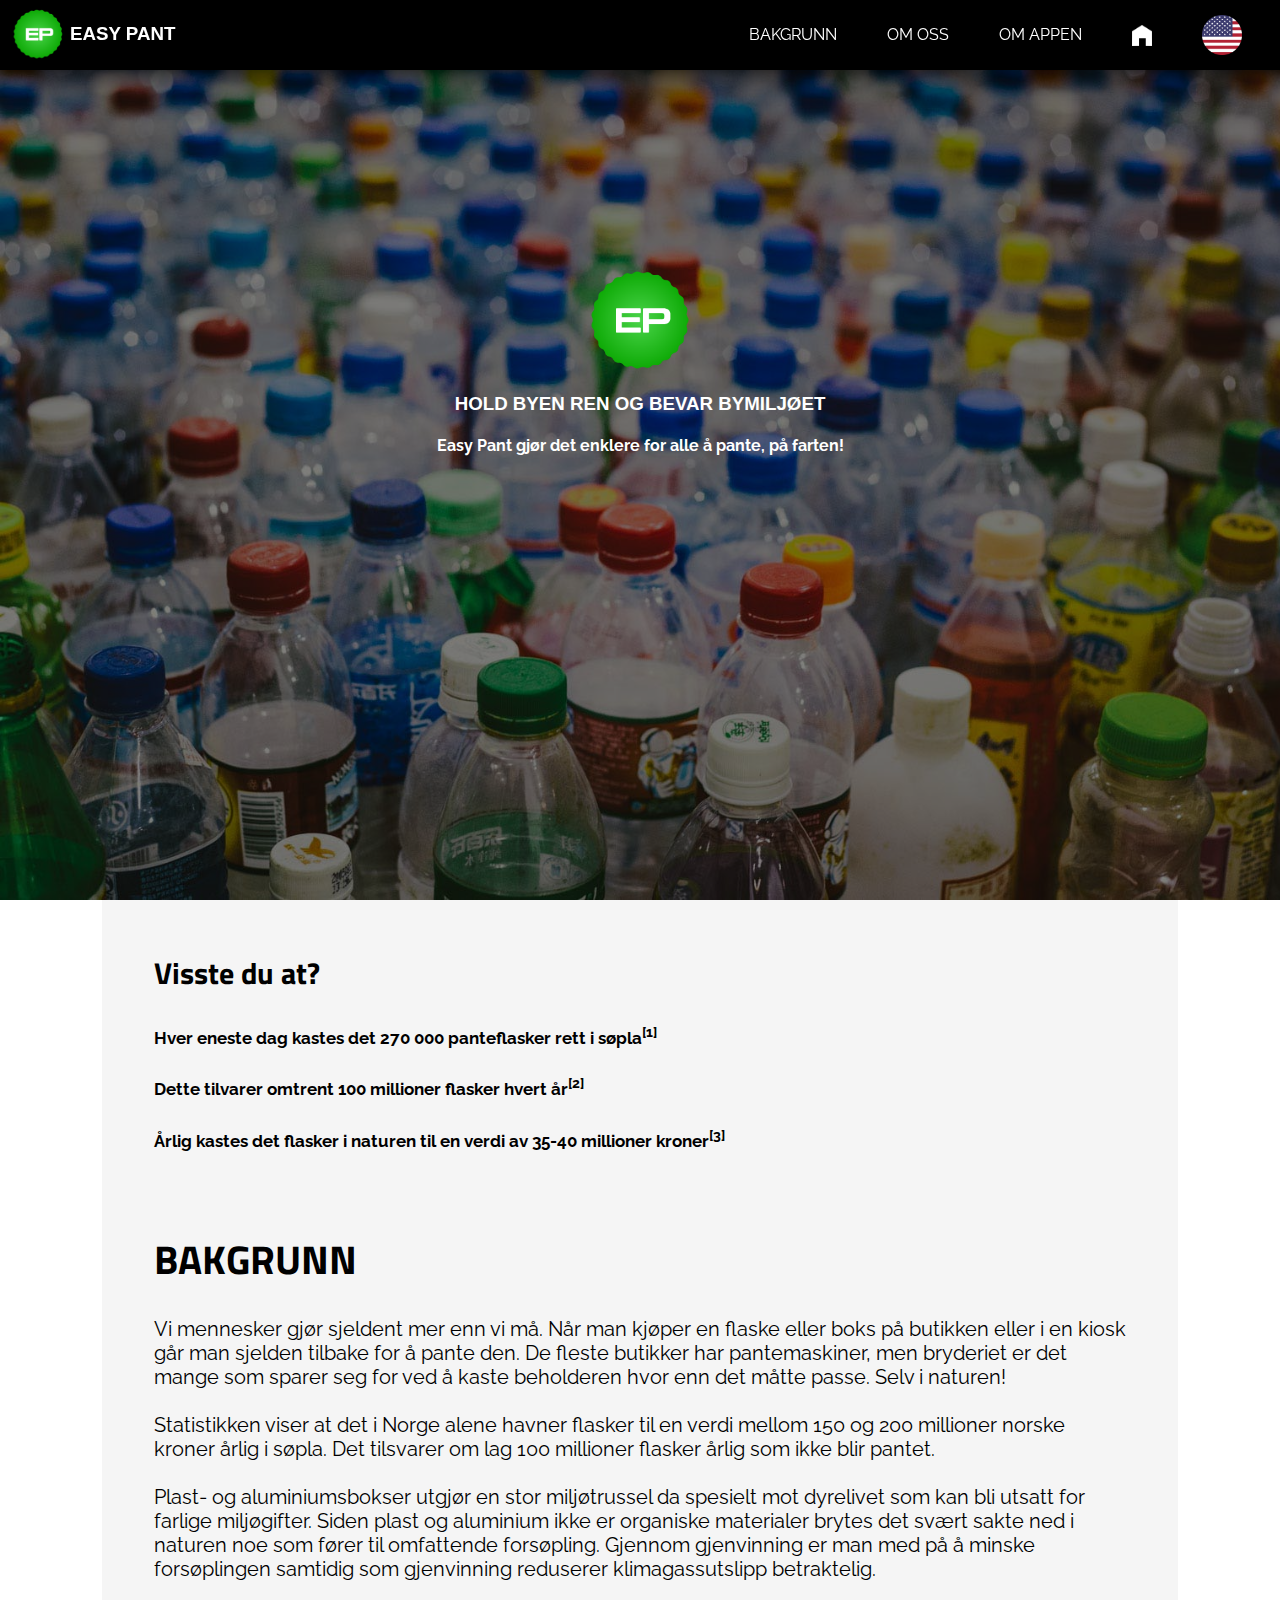
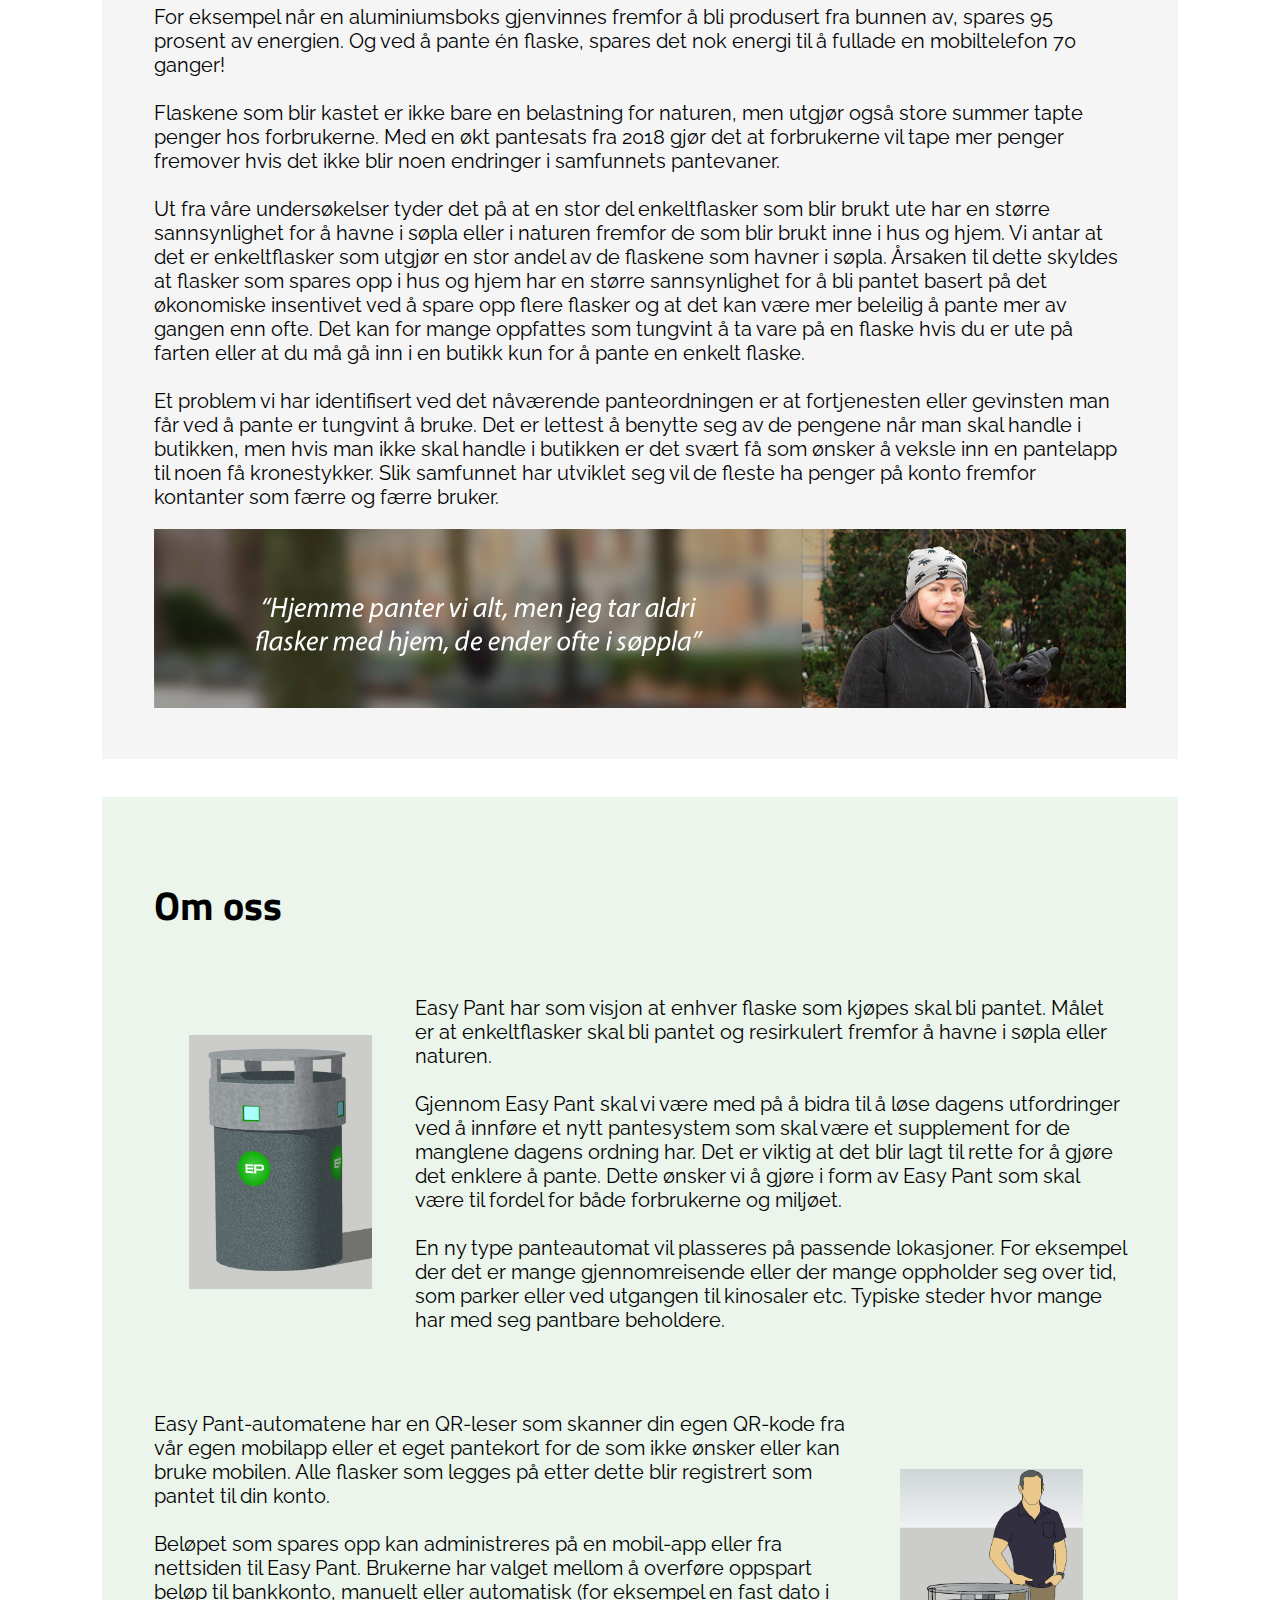
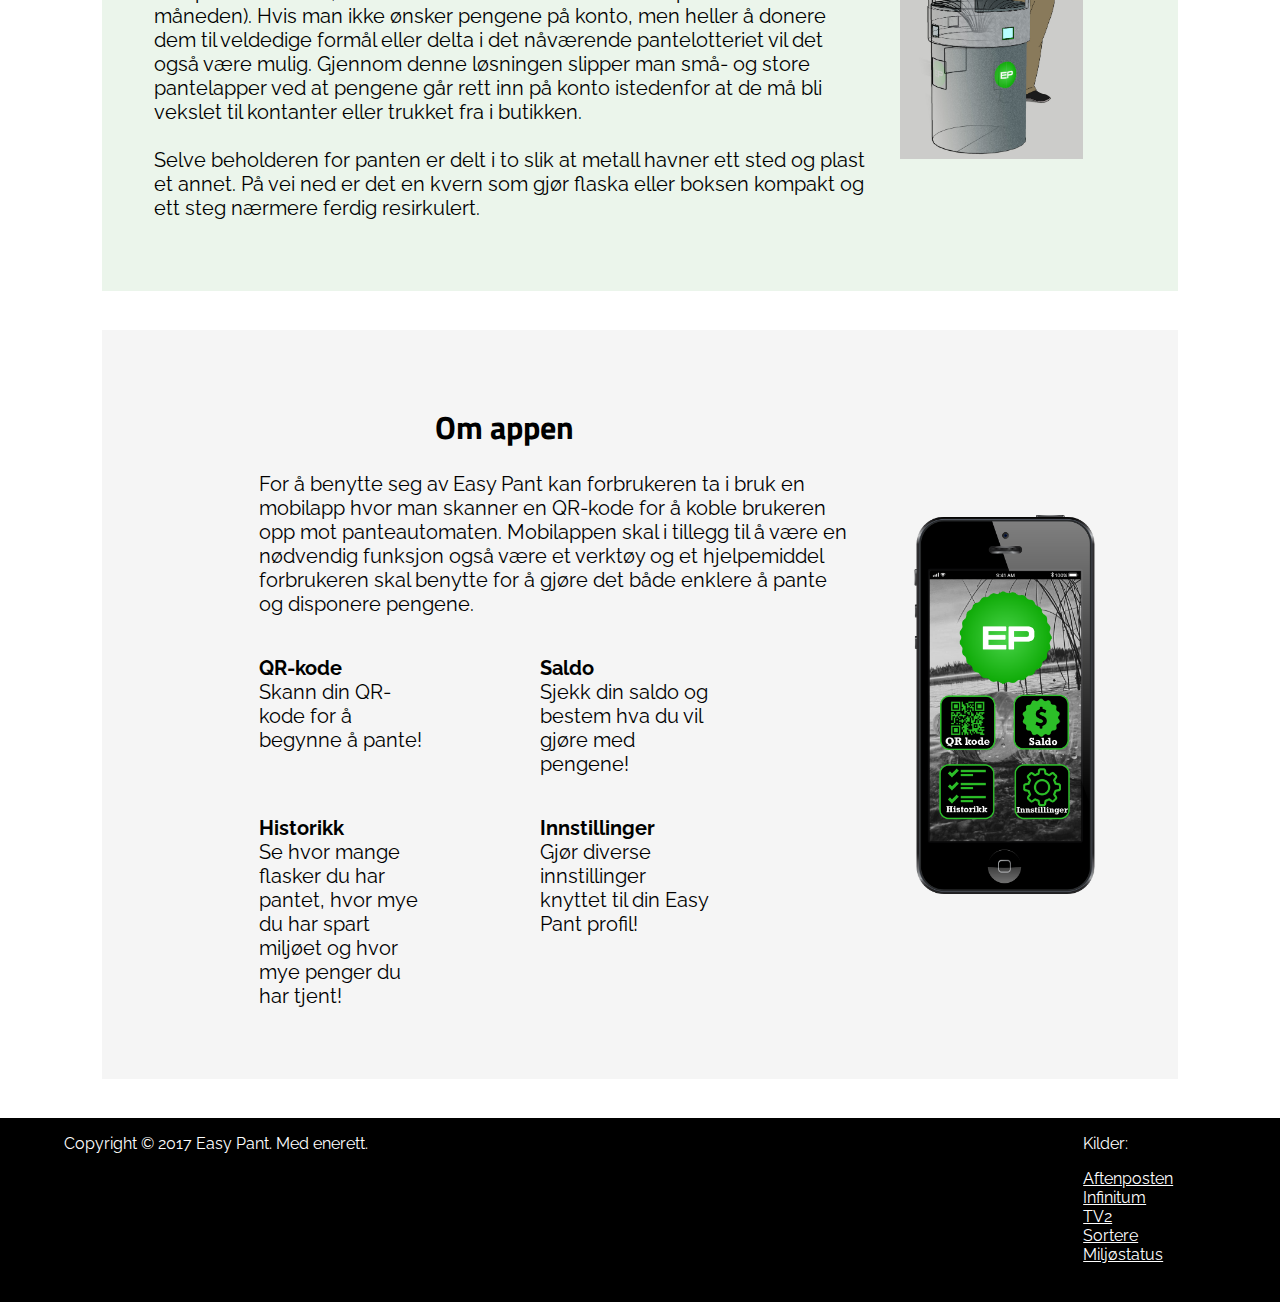
==== index.html @ 2c23fa5f "footer" ====
<!DOCTYPE html>
<html lang="no">
<head>
  <meta charset="utf-8">
  <meta name="description" content="Informasjonsside for flaskepantløsningen Easy Pant">
  <meta name="viewport" content="width=device-width, initial-scale=1, viewport-fit=cover">
  <link rel="stylesheet" href="style.css">
  <title>EASY PANT</title>
  <link rel="shortcut icon" href="media/favicon.ico" type="image/x-icon">
  <link rel="icon" href="media/favicon.ico" type="image/x-icon">
  <link href="https://fonts.googleapis.com/css?family=Raleway|Titillium+Web" rel="stylesheet">
</head>
<body>
  <!--MENY-->
  <nav>
    <div class="navlinks">
      <ul>
        <li>
          <a href="indexEng.html" tabindex="5"><img class="flagg" src="media/USA.png" alt="USAs flagg."></a>
        </li>
        <li>
          <a href="index.html" tabindex="4"><img style="width:20px;" src="media/home.png" alt="Hjem-knapp"></a>
        </li>
        <li>
          <a href="#applink" tabindex="3">OM APPEN</a>
        </li>
        <li>
          <a href="#omosslink" tabindex="2">OM OSS</a>
        </li>
        <li>
          <a href="#bakgrunnlink" tabindex="1">BAKGRUNN</a>
        </li>
      </ul>
    </div>
  </nav>


 <div class="dropdown">
  <div class="dropbtn">
    <div id="strek1"></div>
    <div id="strek2"></div>
    <div id="strek3"></div>
  </div>

  <div class="dropdown-content">
    <a href="index.html"><img style="width:30px;" src="media/home.png" alt=""></a>
    <a href="indexEng.html"> <img  style="width:35px;" src="media/USA.png" alt="">  </a>
    <a href="#applink">OM APPEN</a>
    <a href="#omosslink">OM OSS</a>
    <a href="#bakgrunnlink">BAKGRUNN</a>
  </div>
</div>


  <div class="logo">
    <a href="index.html" tabindex="-1">
      <img id="logobilde" src="media/EP.png" alt="Easy Pant logo">
      <h3>EASY PANT</h3>
    </a>
  </div>

  <div id="bildekarusell">
    <div class="bilde"></div>
    <div class="bilde"></div>
    <div class="bilde"></div>
    <div class="bilde"></div>
  </div>

  <div class="forside">
    <img style="width:100px;" src="media/EP.png" alt="Easy Pant logo">
    <h3>HOLD BYEN REN OG BEVAR BYMILJØET</h3>
    <h4>Easy Pant gjør det enklere for alle å pante, på farten!</h4>
  </div>

  <div id="bakgrunnlink"></div>


    <!-- Sources: https://www.vg.no/nyheter/innenriks/nordmenn-kaster-panteflasker-for-100-millioner-i-aaret/a/23494998/
      https://www.aftenposten.no/norge/i/3BmbM/Kastet-100-millioner-rett-i-sopla
      http://www.tv2.no/a/8527645/
      https://sortere.no/slankrestavfallet/husk-a-pante-ikke-kast-bort-energien/ -->

    <div class="bakgrunn">
		<h2>Visste du at?</h2>
        <h5>Hver eneste dag kastes det 270 000 panteflasker rett i søpla<sup><a href="https://www.aftenposten.no/norge/i/3BmbM/Kastet-100-millioner-rett-i-sopla" target="_blank">[1]</a></sup></h5>
        <h5>Dette tilvarer omtrent 100 millioner flasker hvert år<sup><a href="https://www.aftenposten.no/norge/i/3BmbM/Kastet-100-millioner-rett-i-sopla" target="_blank">[2]</a></sup></h5>
        <h5>Årlig kastes det flasker i naturen til en verdi av 35-40 millioner kroner<sup><a href="https://www.aftenposten.no/norge/i/3BmbM/Kastet-100-millioner-rett-i-sopla" target="_blank">[3]</a></sup></h5>
		<br>
        <h1>BAKGRUNN</h1>
			<p>
      Vi mennesker gjør sjeldent mer enn vi må. Når man kjøper en flaske eller boks på butikken eller i en kiosk går man sjelden tilbake for å pante den.
      De fleste butikker har pantemaskiner, men bryderiet er det mange som sparer seg for ved å kaste beholderen hvor enn det måtte passe.
      Selv i naturen!<br><br>

      Statistikken viser at det i Norge alene havner flasker til en verdi mellom 150 og 200 millioner norske kroner årlig i søpla.
      Det tilsvarer om lag 100 millioner flasker årlig som ikke blir pantet.<br><br>

      Plast- og aluminiumsbokser utgjør en stor miljøtrussel da spesielt mot dyrelivet som kan bli utsatt for farlige miljøgifter.
      Siden plast og aluminium ikke er organiske materialer brytes det svært sakte ned i naturen noe som fører til omfattende forsøpling.
      Gjennom gjenvinning er man med på å minske forsøplingen samtidig som gjenvinning reduserer klimagassutslipp betraktelig.<br><br>

      For eksempel når en aluminiumsboks gjenvinnes fremfor å bli produsert fra bunnen av, spares 95 prosent av energien.
      Og ved å pante én flaske, spares det nok energi til å fullade en mobiltelefon 70 ganger!<br><br>

      Flaskene som blir kastet er ikke bare en belastning for naturen, men utgjør også store summer tapte penger hos forbrukerne.
      Med en økt pantesats fra 2018 gjør det at forbrukerne vil tape mer penger fremover hvis det ikke blir noen endringer i samfunnets pantevaner.<br><br>

      Ut fra våre undersøkelser tyder det på at en stor del enkeltflasker som blir brukt ute har en større sannsynlighet for å havne i søpla eller i naturen fremfor de som blir brukt inne i hus og hjem.
      Vi antar at det er enkeltflasker som utgjør en stor andel av de flaskene som havner i søpla.
      Årsaken til dette skyldes at flasker som spares opp i hus og hjem har en større sannsynlighet for å bli pantet basert på det økonomiske insentivet
      ved å spare opp flere flasker og at det kan være mer beleilig å pante mer av gangen enn ofte.
      Det kan for mange oppfattes som tungvint å ta vare på en flaske hvis du er ute på farten eller at du må gå inn i en butikk kun for å pante en enkelt flaske.<br><br>

      Et problem vi har identifisert ved det nåværende panteordningen er at fortjenesten eller gevinsten man får ved å pante er tungvint å bruke.
      Det er lettest å benytte seg av de pengene når man skal handle i butikken, men hvis man ikke skal handle i butikken er det svært få
      som ønsker å veksle inn en pantelapp til noen få kronestykker.
      Slik samfunnet har utviklet seg vil de fleste ha penger på konto fremfor kontanter som færre og færre bruker.
			</p>
      <div id="sitatkarusell">
        <div class="sitatBilde"></div>
        <div class="sitatBilde"></div>
        <div class="sitatBilde"></div>
        <div class="sitatBilde"></div>
        <div class="sitatBilde"></div>
      </div>
    </div>



    <div id="omosslink"></div>
  <div class="omoss">
    <h1>Om oss</h1>
    <div class="omossInnhold">
      <div class="omossBilde"><img style="width:70%;" src="media/preview1.jpg" alt="En skissetegning av Easy Pant-automaten"></div>
      <div class="omossTekst"><p>
        Easy Pant har som visjon at enhver flaske som kjøpes skal bli pantet.
        Målet er at enkeltflasker skal bli pantet og resirkulert fremfor å havne i søpla eller naturen.<br><br>

        Gjennom Easy Pant skal vi være med på å bidra til å løse dagens utfordringer ved å innføre et nytt pantesystem
        som skal være et supplement for de manglene dagens ordning har. Det er viktig at det blir lagt til rette for å gjøre det enklere å pante.
        Dette ønsker vi å gjøre i form av Easy Pant som skal være til fordel for både forbrukerne og miljøet.<br><br>

        En ny type panteautomat vil plasseres på passende lokasjoner. For eksempel der det er mange gjennomreisende eller der
        mange oppholder seg over tid, som parker eller ved utgangen til kinosaler etc.
        Typiske steder hvor mange har med seg pantbare beholdere.
      </p>
      </div>
    </div>
    <div class="omossInnhold">
      <div class="omossTekst">
        <p>
        Easy Pant-automatene har en QR-leser som skanner din egen QR-kode fra vår egen mobilapp eller et eget pantekort for de som ikke ønsker eller kan bruke mobilen.
        Alle flasker som legges på etter dette blir registrert som pantet til din konto.<br><br>

        Beløpet som spares opp kan administreres på en mobil-app eller fra nettsiden til Easy Pant. Brukerne har valget mellom å overføre oppspart beløp
        til bankkonto, manuelt eller automatisk (for eksempel en fast dato i måneden).
        Hvis man ikke ønsker pengene på konto, men heller å donere dem til veldedige formål eller delta i det nåværende pantelotteriet vil det også være mulig.
        Gjennom denne løsningen slipper man små- og store pantelapper ved at pengene går rett inn på konto
        istedenfor at de må bli vekslet til kontanter eller trukket fra i butikken.<br><br>

        Selve beholderen for panten er delt i to slik at metall havner ett sted og plast et annet.
        På vei ned er det en kvern som gjør flaska eller boksen kompakt og ett steg nærmere ferdig resirkulert.
        </p>
      </div>
      <div class="omossBilde"><img style="width:70%;" src="media/preview2.jpg" alt="En gjennomsiktig skissetegning med en person for størrelsesforhold"></div>
    </div>
  </div>

  <div id="applink"></div>
  <div class="app">
    <div class="omApp">
      <h1>Om appen</h1>
    <p> For å benytte seg av Easy Pant kan forbrukeren ta i bruk en mobilapp hvor man skanner en QR-kode for å koble brukeren opp mot panteautomaten.
      Mobilappen skal i tillegg til å være en nødvendig funksjon også være et verktøy og et hjelpemiddel forbrukeren skal benytte for å gjøre det både enklere å pante og disponere pengene.
    </p>
      <p class="appTekst"><b>QR-kode</b><br>Skann din QR-kode for å begynne å pante!</p>
      <p class="appTekst"><b>Saldo</b><br>Sjekk din saldo og bestem hva du vil gjøre med pengene!</p>
      <p class="appTekst"><b>Historikk</b><br>Se hvor mange flasker du har pantet, hvor mye du har spart miljøet og hvor mye penger du har tjent!</p>
      <p class="appTekst"><b>Innstillinger</b><br>Gjør diverse innstillinger knyttet til din Easy Pant profil!</p>
  </div>
  <div class="appBilde">
      <img style="max-width:70%;max-height:80vh;" src="media/phonemenunor.png" alt="Phone App">
  </div>
</div>
  <div class="footer">

    <p class="copyright">Copyright © 2017 Easy Pant. Med enerett.</p>
    <div class="Kilder">
        <ul><p>Kilder:</p>
          <li><a href="https://www.aftenposten.no/norge/i/3BmbM/Kastet-100-millioner-rett-i-sopla" target="_blank">Aftenposten</a></li>
          <li><a href="http://infinitummovement.no/og-nar-forsvinner-den/" target="_blank">Infinitum</a></li>
          <li><a href="http://www.tv2.no/nyheter/9519678/" target="_blank">TV2</a></li>
          <li><a href="https://sortere.no/slankrestavfallet/husk-a-pante-ikke-kast-bort-energien/" target="_blank">Sortere</a></li>
          <li><a href="http://www.miljostatus.no/tema/avfall/avfallstyper/plastavfall/" target="_blank">Miljøstatus</a></li>
        </ul>
  </div>
</div>
  <script src="script.js"></script>
</body>
</html>
---- style.css ----
body {
	margin: 0px;
	padding: 0px;
	background-color: white;
	font-family: 'Raleway', Helvetica,Arial,sans-serif;
  max-width: 100%;
  overflow-x: hidden;
}

h2 {
	font-family: 'Titillium Web', sans-serif;
}
h1 {
	font-family: 'Titillium Web', sans-serif;
}
h3 {
	font-family: Helvetica, Arial, sans-serif;
}

sup a{
  color: black;
}

a{
	text-decoration: none;
	color: white;
}

ul{
  margin: 0px;
	margin-right: 5%;
}

.navlinks {
  margin-left: -10px;
	overflow: hidden;
	z-index: 9;
	background-color: black;
	position: fixed;
	top: 0%;
  width: 105%;
	height: 70px;
  box-shadow: 10px 0px 30px #000000;
}


.navlinks ul li {
	margin-left: 0%;
	float: right;
	padding-bottom: 30px;
	display: run-in;
}

.navlinks ul li a{
	margin-left: 0%;
	float: right;
	padding: 25px 25px;
	padding-bottom: 30px;
}

.navlinks ul li a:hover{
	background-color: rgb(52, 52, 52);
}

.flagg{
	margin-top: -10px;
	width: 40px;
	height: auto;
}

#bildekarusell {
    background-color: black;
    margin: 0px;
  	width: 100%;
  	height: 100vh;
  	position: relative;
  	overflow: hidden;
}

.bilde {
	opacity: 0.5;
	background-size: cover;
	width: 100%;
	height:100vh;
	position: absolute;
	left: 0px;
}

@keyframes innFraHoyre {
	from { left: 100%; }
	to { left: 0%; }
}

@keyframes utTilVenstre {
	from { left: 0%; }
  	to { left: -100%; }
}

#sitatkarusell {
    background-size: 100%;
    width: 100%;
    height: 14vw;
    position: relative;
    margin: 0px auto;
    overflow: hidden;
}

.sitatBilde {
	background-size: 100%;
	width: 100%;
	height: 14vw;
	position: absolute;
	left: 0px;
}

.sitatBildeEng {
	background-size: 100%;
	width: 100%;
	height: 14vw;
	position: absolute;
	left: 0px;
}
@keyframes sitatInnFraHoyre {
    from { left: 100%; }
    to { left: 0%; }
}

@keyframes sitatUtTilVenstre {
    from { left: 0%; }
    to { left: -100%; }
}



#logobilde{
    width: 50px;
    height: 50px;
}

.logo h3{
    position: fixed;
    left: 70px;
    top: 0.5%;
}

.logo{
    z-index: 99;
    position: fixed;
    top: 1%;
    left: 1%;
    text-align: center;
}

.forside{
	text-align: center;
    color: white;
    position: absolute;
		top: 30%;
    left: 25%;
    right: 25%;

}

.omoss{
		font-size: 20px;
		padding: 4%;
		margin: 3% 8% 3% 8%;
		background-color: rgb(235, 245, 235);
}
.omossInnhold{
	display: flex;
	flex-wrap: wrap;
	justify-content: space-around;
	margin-top: 40px;
}
.omossBilde {
	flex: 1 0 200px;
	align-self: center;
}
.omossTekst {
	flex: 1 1 650px;
	align-self: center;
	padding: 0;
	margin-top: 0;
}

.bakgrunn{
    font-size: 20px;
    padding: 4%;
		margin: -2% 8% 0% 8%;
    background-color: rgb(245, 245, 245);
}

.footer{
	background-color: black;
	 
	padding-left: 5%;
    padding-right: 10%;
    max-width: 100%;
    color: white;
    display: flex;
    padding-bottom: 3%;
}

.copyright {
    width: 50%
}

.Kilder {
    width: 50%
}

.Kilder li {
	list-style-type: none;
	text-decoration: underline;

}

.Kilder ul {
	margin-left: 80%;
}

.footer p {
  margin-right: 0px;
  padding-right: 0px;
}



.app{
	padding: 4%;
	margin: 3% 8% 3% 8%;
  background-color: rgb(245, 245, 245);
	display: flex;
	flex-wrap: wrap;
	justify-content: space-around;
}

.omApp {
	flex: 1 0 70%;
	text-align: center;
}

.omApp p {
	text-align: left;
	padding-left: 15%;
	font-size: 20px;
}

.appTekst {
	font-size: 15px;
	float:left;
	width:25%;
	padding-left: 15%;
}

@media (max-width: 767px) {
    .appTekst { width: 80%;}
}
.appBilde {
	flex: 1 0 250px;
	align-self: center;
}
.app img{
	display: block;
	padding-left: 10%;
	margin: auto;

}
.omoss img {
	margin-left: 35px;
}

.dropbtn {
	margin-top: ;
	padding: 10px;
		cursor: pointer;
		transition: 0.5s;
}

#strek1, #strek2, #strek3{
	background-color: white;
	width: 40px;
	height: 4px;
	margin-top: 8px;
	border-radius: 10px;
	transition: 0.5s;
}

#strek1{
	position: absolute;
	top: 0px;
	z-index: 99;
}

#strek2{
	background-color: white;;

}

#strek3{
	position: absolute;
	top: 20px;
	z-index: 99;
}

.dropdown {
		position: absolute;
		top: -1000px;
		left: 85%;
		z-index: 99999;
}

.dropdown-content {
		text-align: center;
		position: absolute;
		right: -300%;
		top: 177%;
		background-color: rgb(34, 34, 34);
		min-width: 160px;
		box-shadow: 0px 8px 16px 0px rgba(0,0,0,0.2);
		z-index: 1;
		display: block;
		transition: 1s;
}

.dropdown-content a {
		color: white;
		padding: 12px 16px;
		text-decoration: none;
		display: block;
}






  @media only screen and (max-width: 700px) {

		.dropdown {
				position: fixed;
				top: 13px;
		}


    .navlinks ul{
			position: absolute;
			top: -1000%;
    }

    .forside{
      top: 30%;
    }

      #sitatkarusell {
    background-size: 100%;
    width: 100%;
    height: 20vw;
    position: relative;
    margin: 0px auto;
    overflow: hidden;
}

.sitatBilde {
	background-size: 100%;
	width: 100%;
	height: 20vw;
	position: absolute;
	left: 0px;
}

.sitatBildeEng {
	background-size: 100%;
	width: 100%;
	height: 20vw;
	position: absolute;
	left: 0px;
}

.sitatBildeEng {
	background-size: 100%;
	width: 100%;
	height: 20vw;
	position: absolute;
	left: 0px;
}

.footer{
    background-color: black;
	text-align: center; 
    padding-left: 5%;
    padding-right: 10%;
    max-width: 100%;
    color: white;
    display: block;
    padding-bottom: 3%;
    padding-top: 3%;
}

.copyright {
    width: 100%
}

.Kilder {
    width: 100%;
   
}
      
.Kilder ul {
          margin-left: 0%;
      }
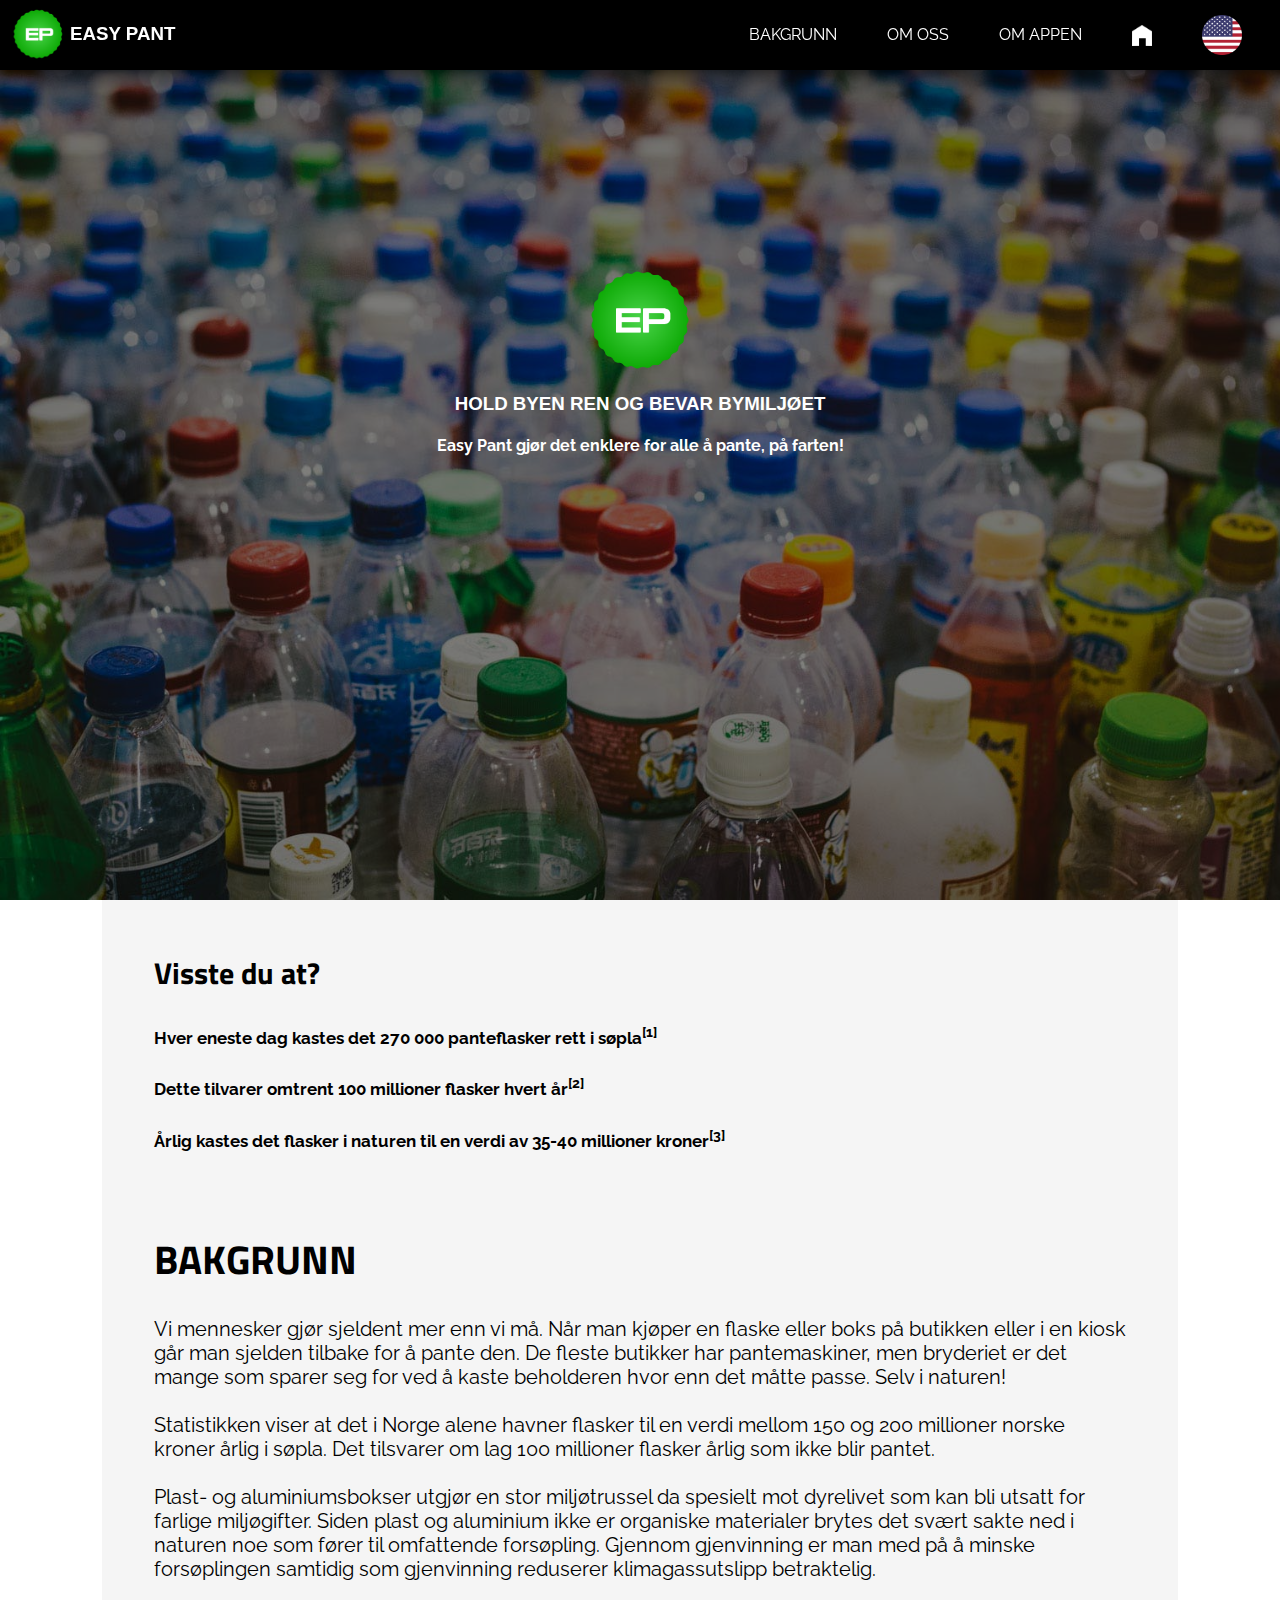
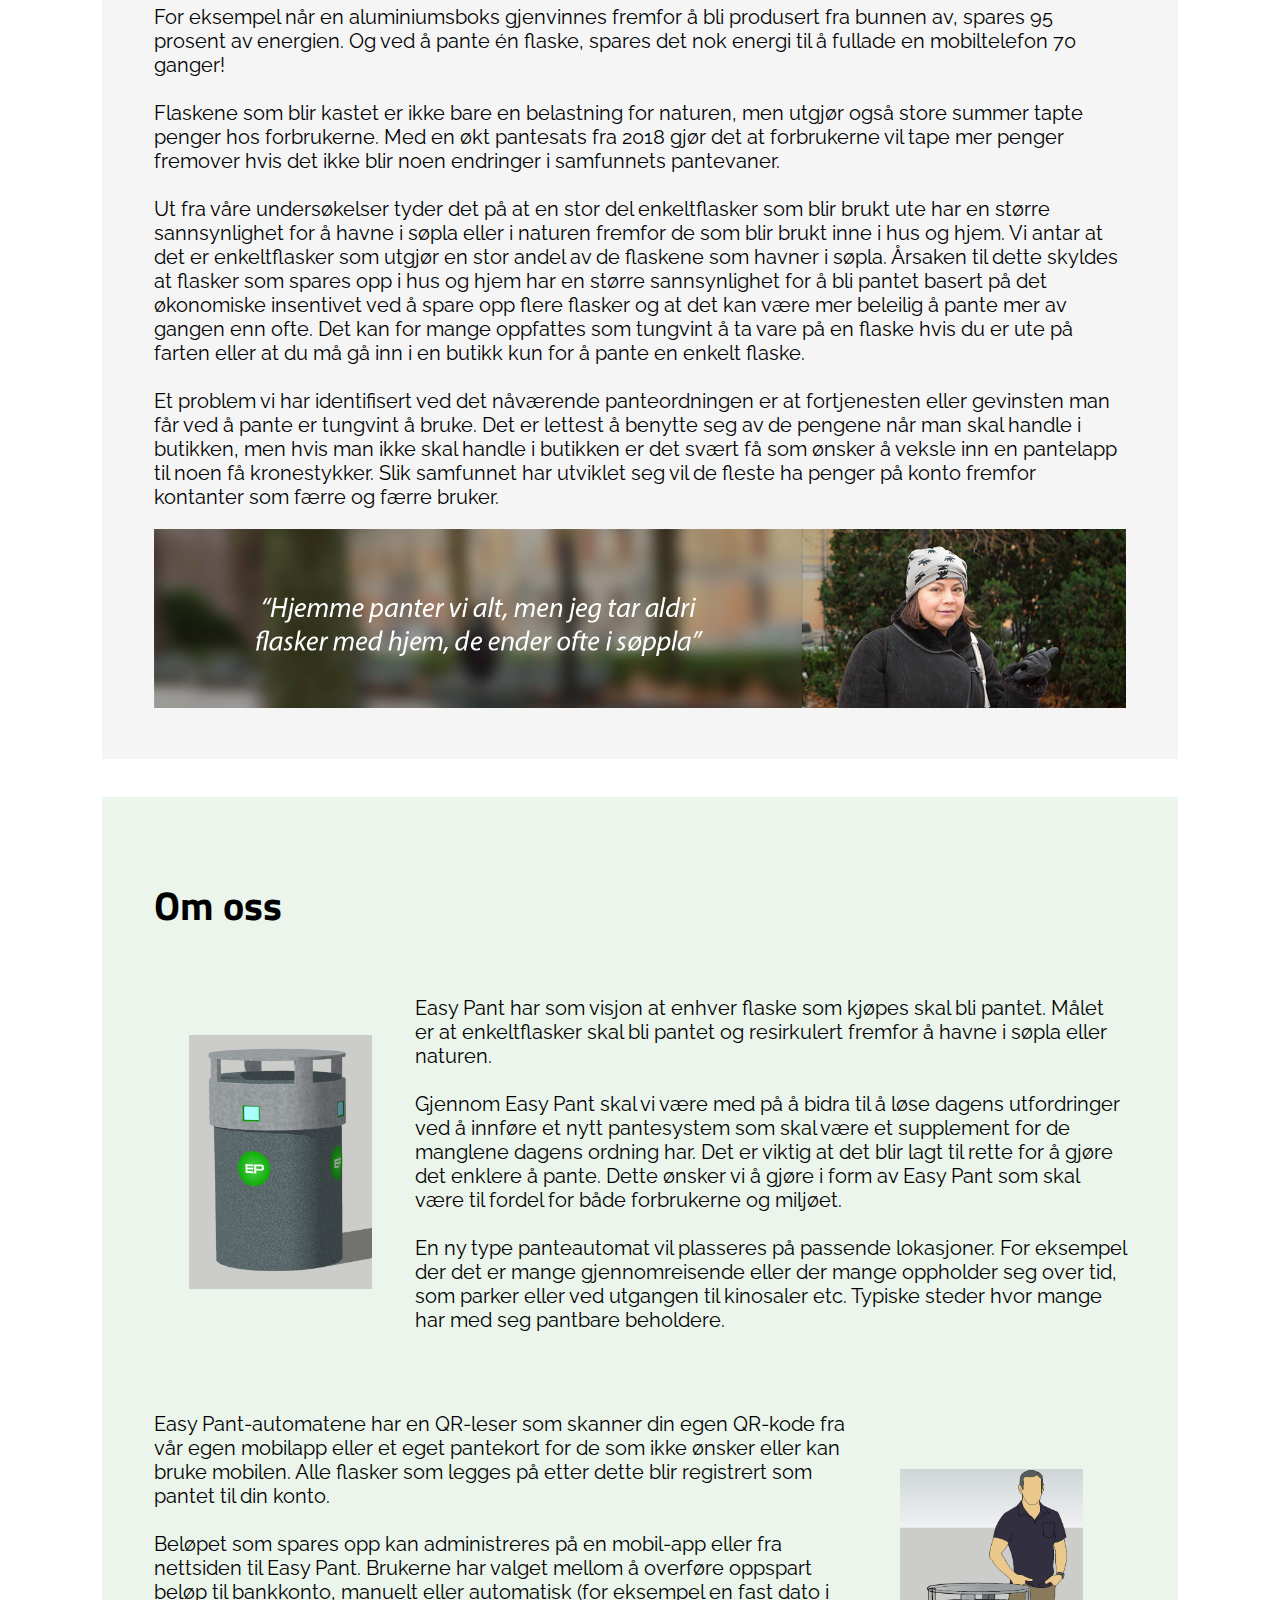
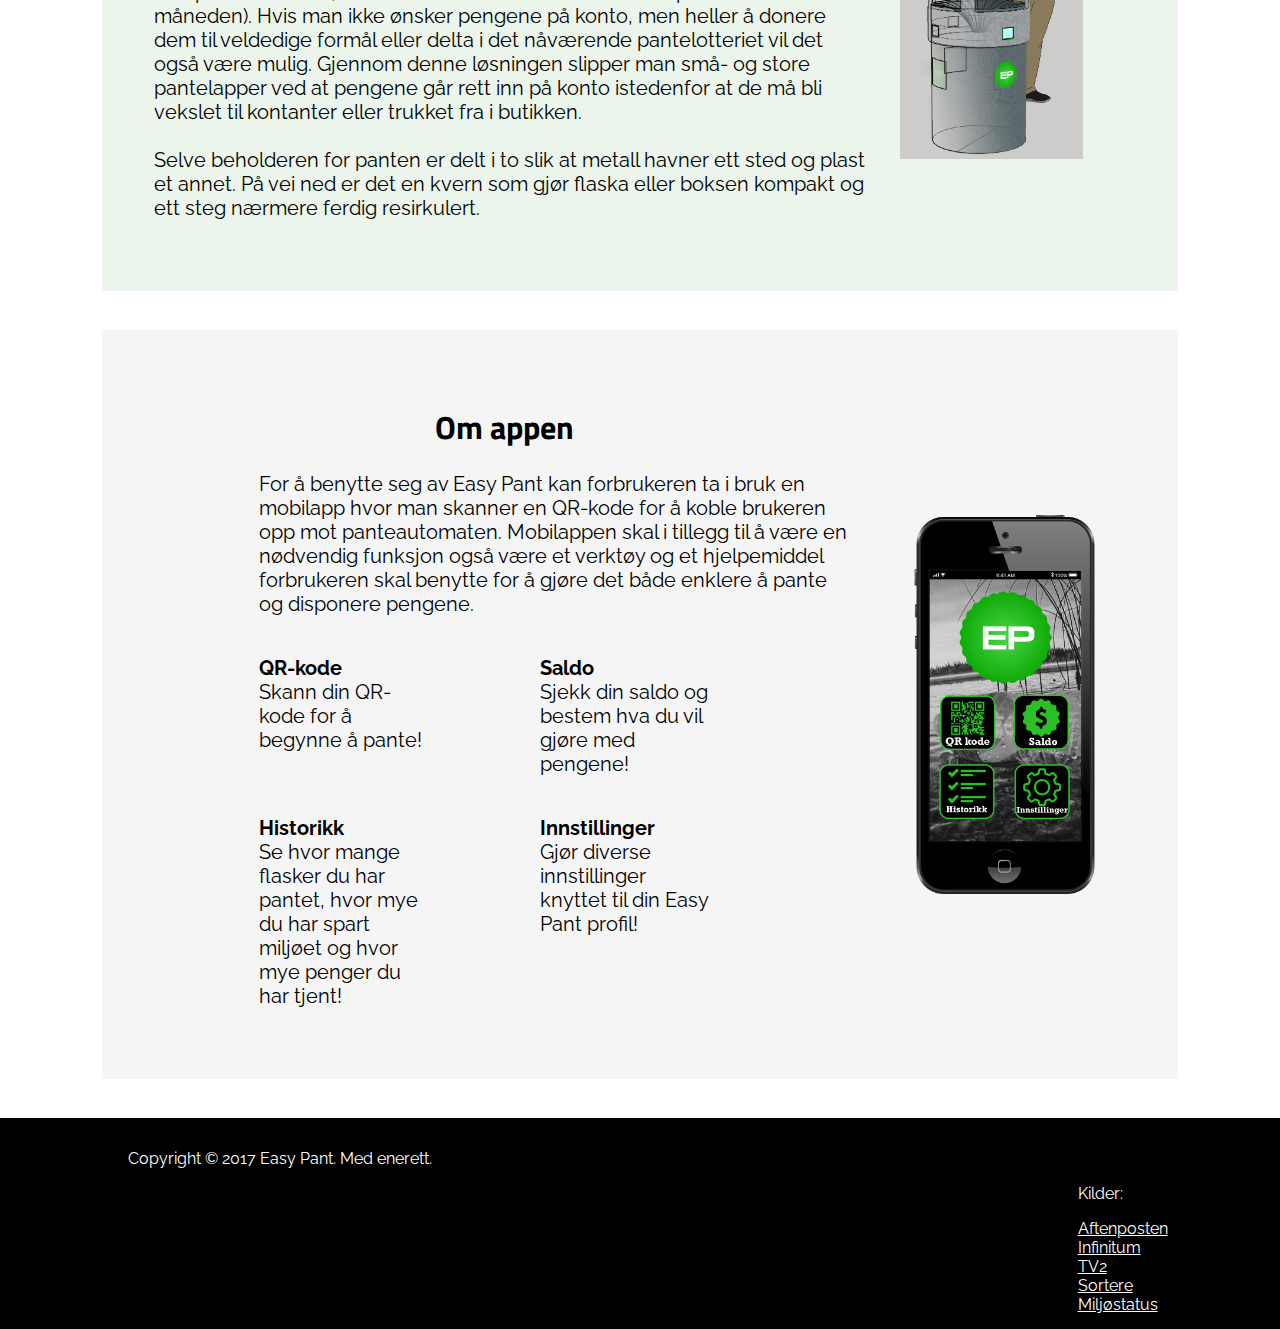
==== commit b55b346a: "Revert "footer"" ====
--- a/index.html
+++ b/index.html
@@ -184,7 +184,7 @@
 </div>
   <div class="footer">
 
-    <p class="copyright">Copyright © 2017 Easy Pant. Med enerett.</p>
+    <p>Copyright © 2017 Easy Pant. Med enerett.</p>
     <div class="Kilder">
         <ul><p>Kilder:</p>
           <li><a href="https://www.aftenposten.no/norge/i/3BmbM/Kastet-100-millioner-rett-i-sopla" target="_blank">Aftenposten</a></li>
--- a/style.css
+++ b/style.css
@@ -193,21 +193,10 @@
 
 .footer{
 	background-color: black;
-	 
-	padding-left: 5%;
-    padding-right: 10%;
+	padding: 15px;
+	padding-left: 10%;
     max-width: 100%;
     color: white;
-    display: flex;
-    padding-bottom: 3%;
-}
-
-.copyright {
-    width: 50%
-}
-
-.Kilder {
-    width: 50%
 }
 
 .Kilder li {
@@ -225,7 +214,9 @@
   padding-right: 0px;
 }
 
-
+@media (max-width: 767px) {
+    .Kilder ul { margin-left:25%; }
+}
 
 .app{
 	padding: 4%;
@@ -335,7 +326,6 @@
 
 
 
-
   @media only screen and (max-width: 700px) {
 
 		.dropdown {
@@ -385,28 +375,3 @@
 	position: absolute;
 	left: 0px;
 }
-
-.footer{
-    background-color: black;
-	text-align: center; 
-    padding-left: 5%;
-    padding-right: 10%;
-    max-width: 100%;
-    color: white;
-    display: block;
-    padding-bottom: 3%;
-    padding-top: 3%;
-}
-
-.copyright {
-    width: 100%
-}
-
-.Kilder {
-    width: 100%;
-   
-}
-      
-.Kilder ul {
-          margin-left: 0%;
-      }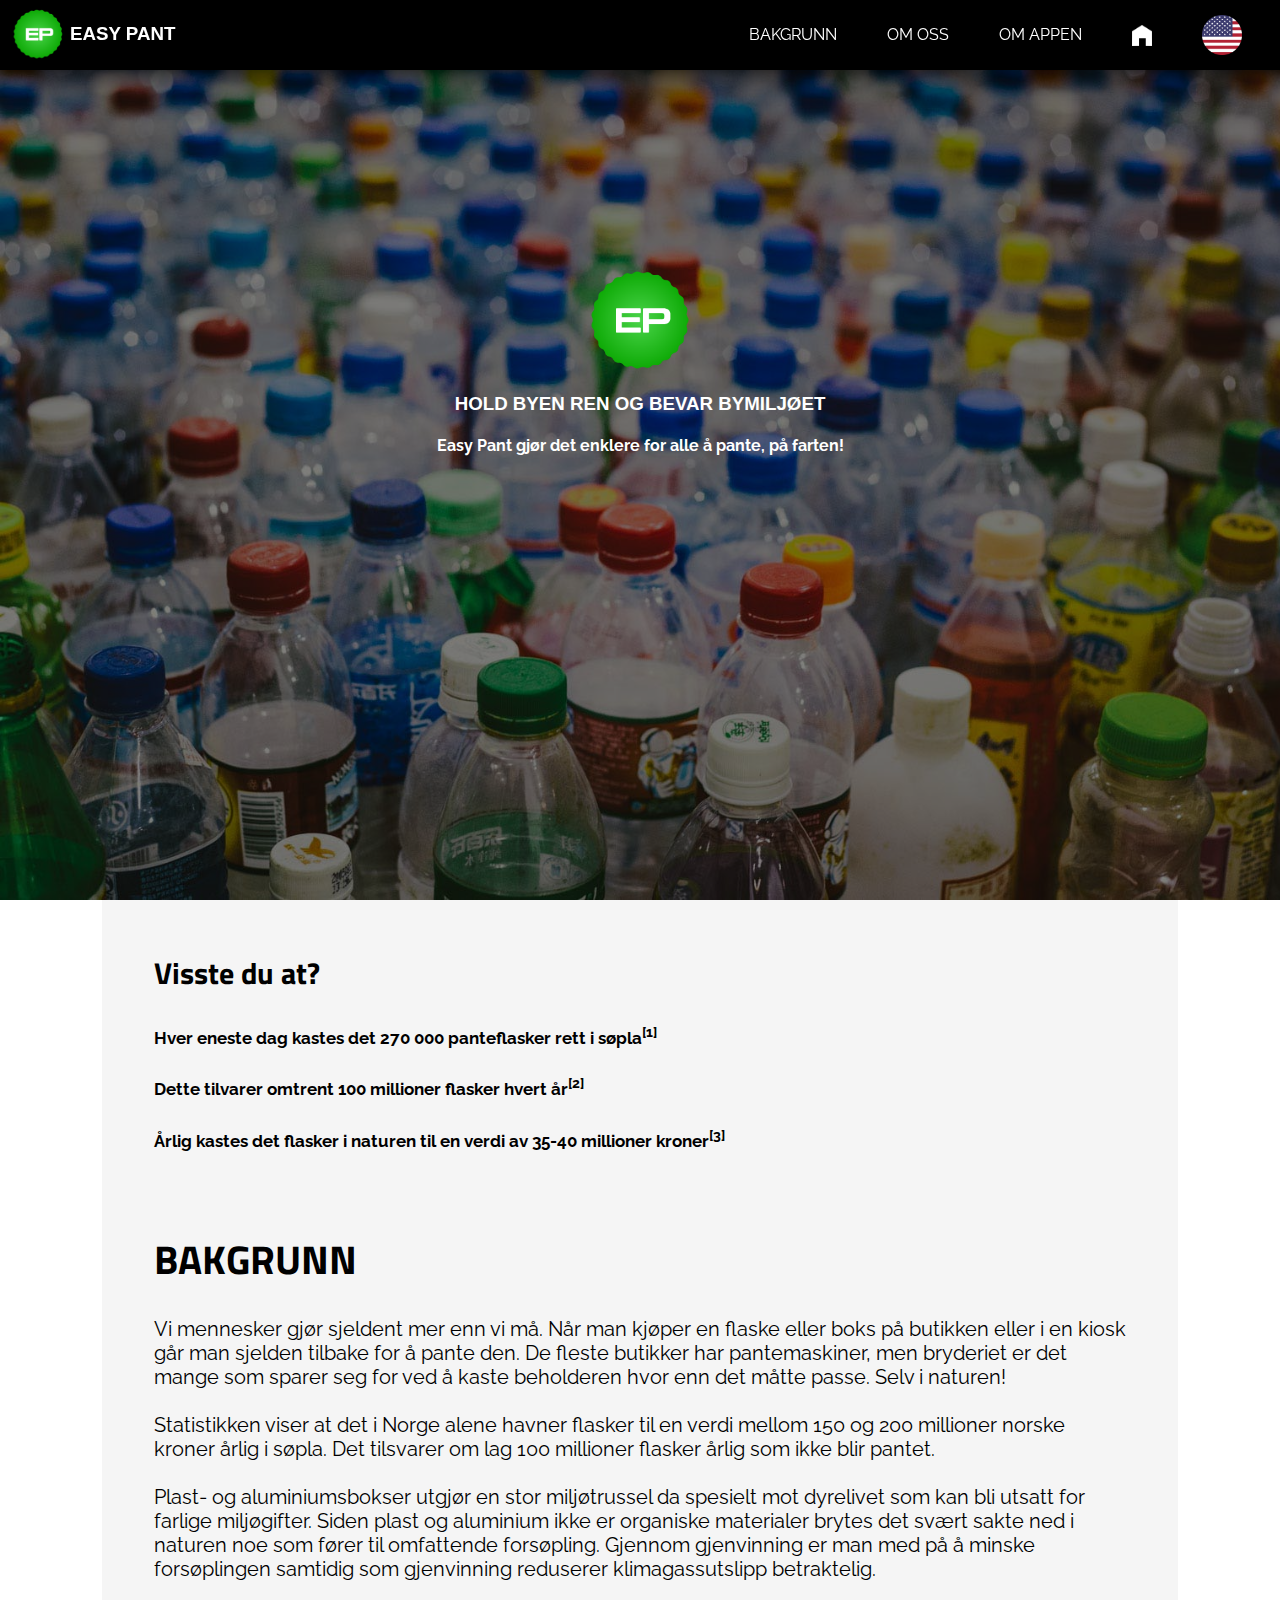
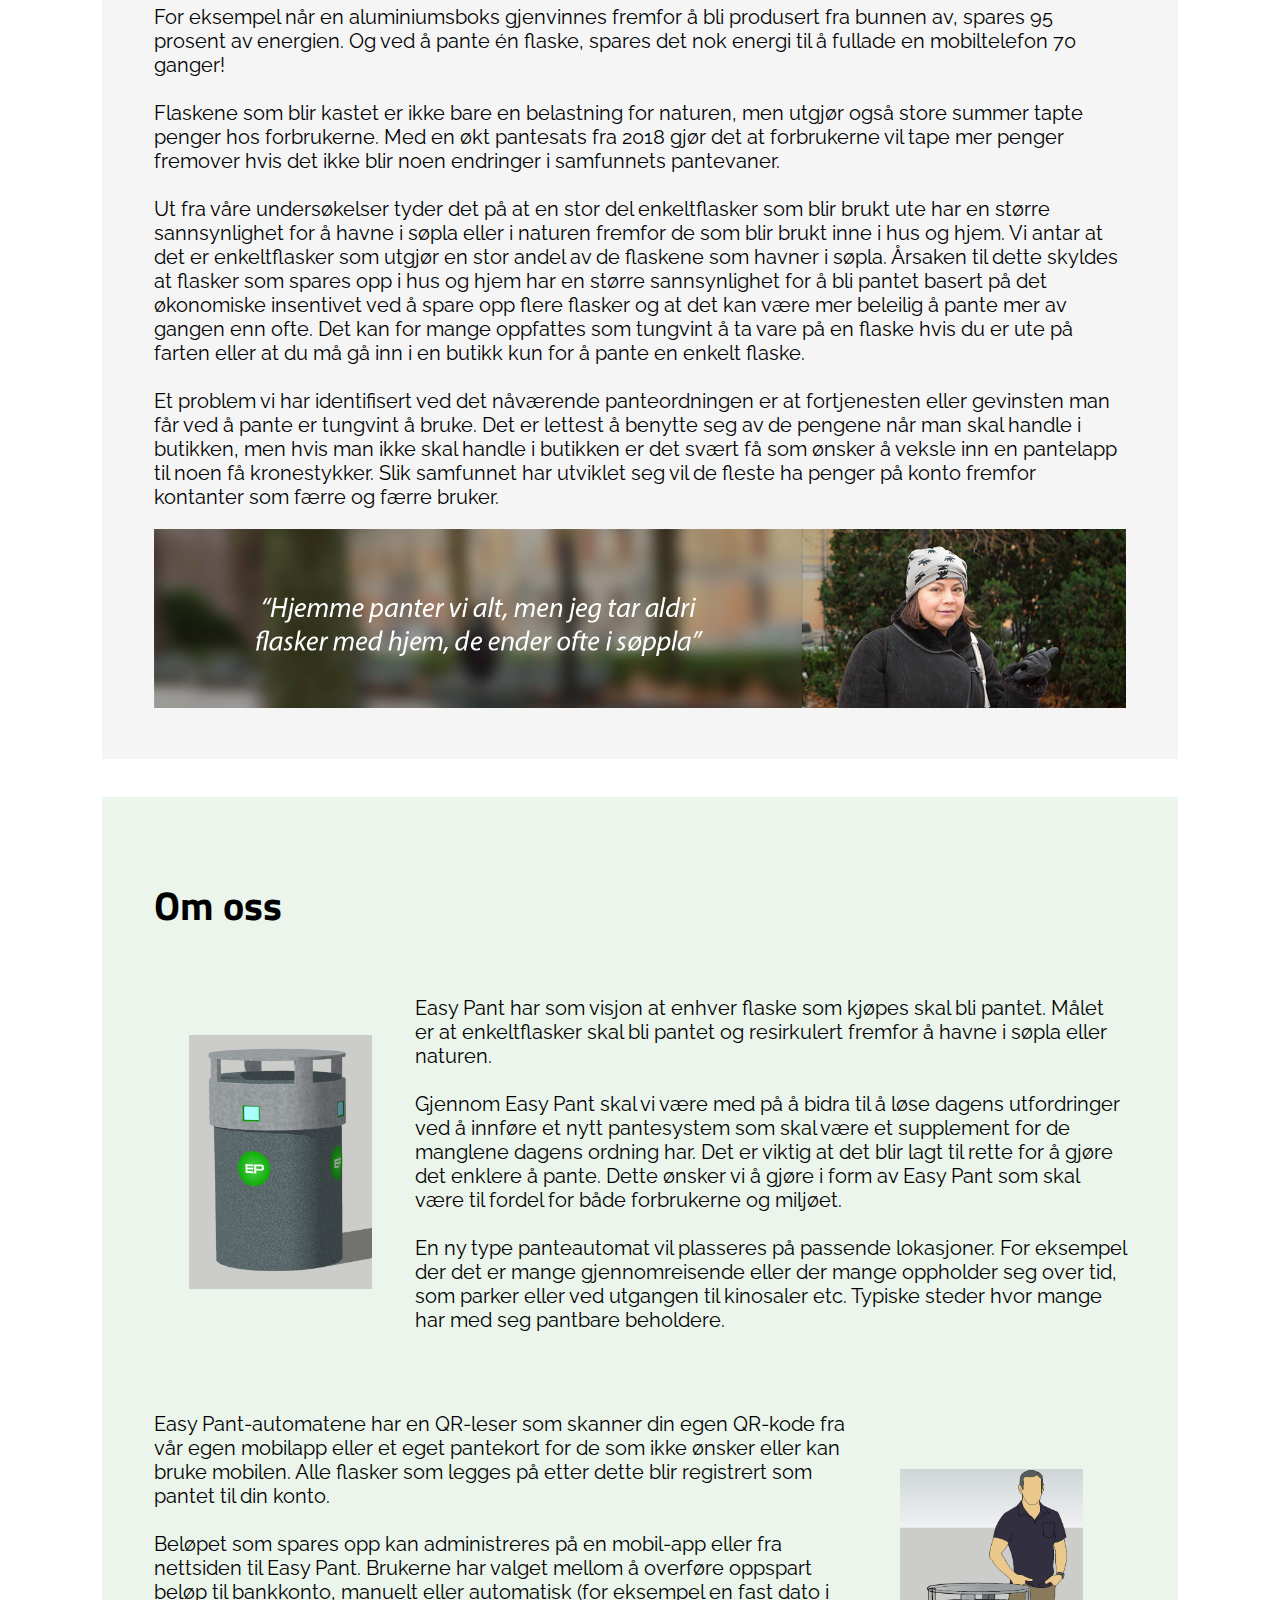
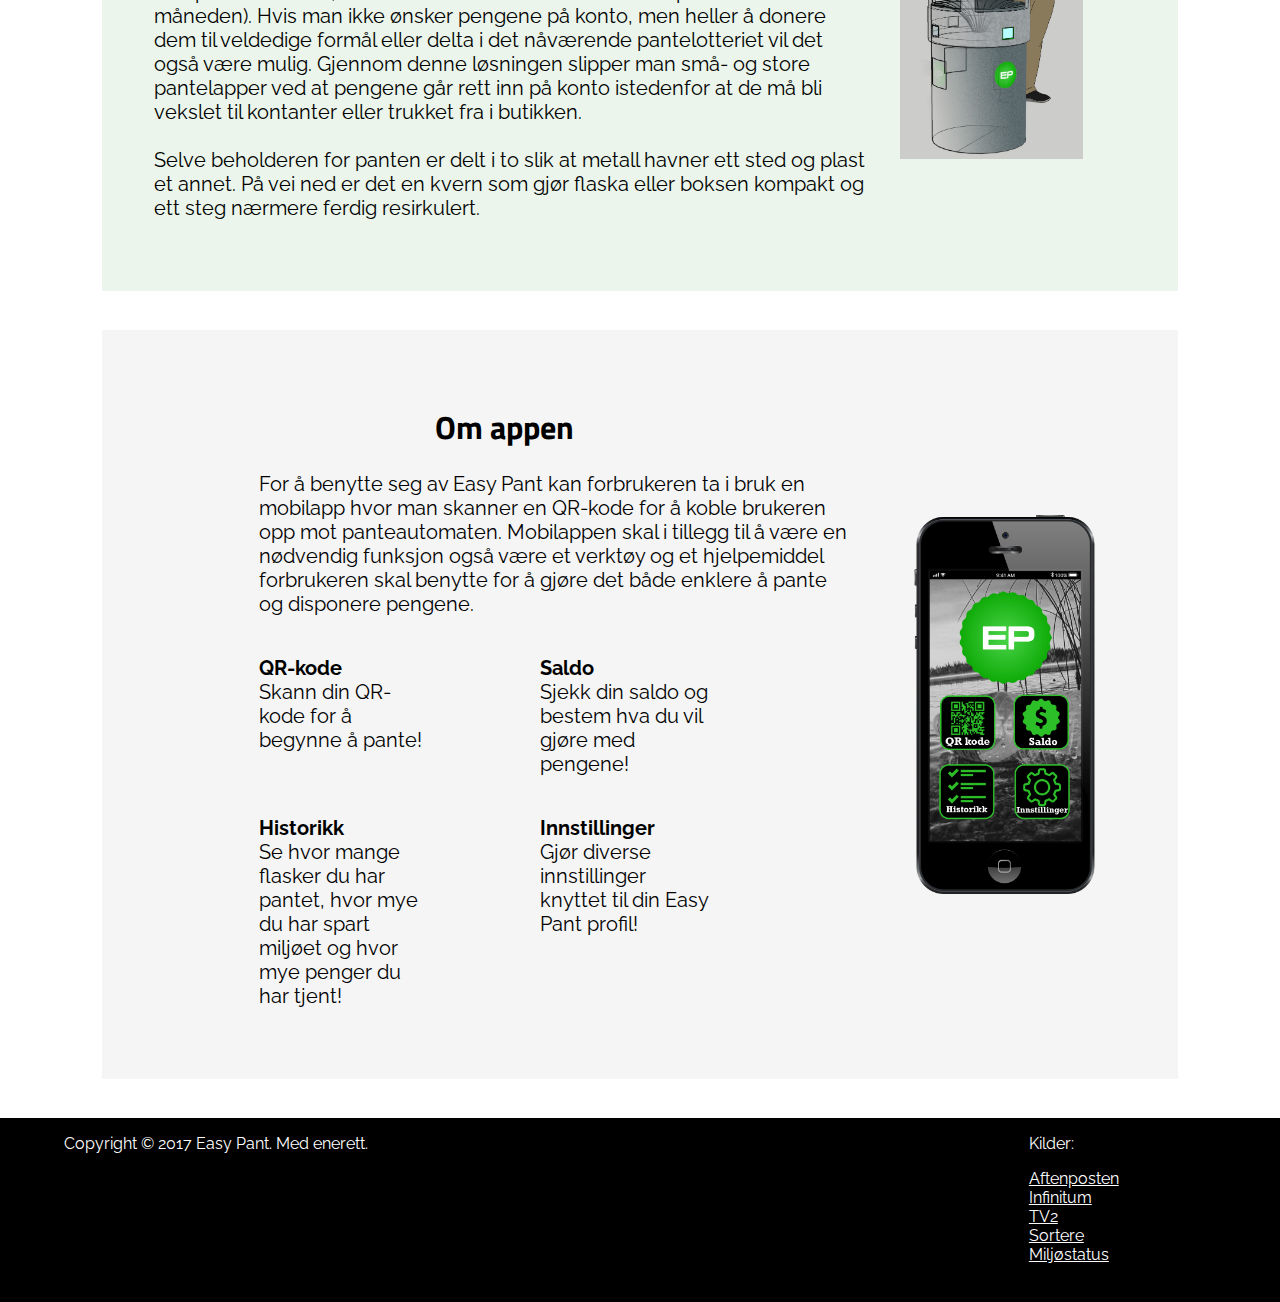
==== commit ee3b2270: "footer fix" ====
--- a/index.html
+++ b/index.html
@@ -184,7 +184,7 @@
 </div>
   <div class="footer">
 
-    <p>Copyright © 2017 Easy Pant. Med enerett.</p>
+    <p class="copyright">Copyright © 2017 Easy Pant. Med enerett.</p>
     <div class="Kilder">
         <ul><p>Kilder:</p>
           <li><a href="https://www.aftenposten.no/norge/i/3BmbM/Kastet-100-millioner-rett-i-sopla" target="_blank">Aftenposten</a></li>
--- a/style.css
+++ b/style.css
@@ -193,10 +193,14 @@
 
 .footer{
 	background-color: black;
-	padding: 15px;
-	padding-left: 10%;
+	
+	padding-left: 5%;
     max-width: 100%;
     color: white;
+    display: flex;
+    padding-right: 10%;
+    padding-bottom: 3%;
+    
 }
 
 .Kilder li {
@@ -206,17 +210,21 @@
 }
 
 .Kilder ul {
-	margin-left: 80%;
+	margin-left: 70%;
+}
+
+.Kilder {
+    width: 50%;
 }
 
 .footer p {
   margin-right: 0px;
   padding-right: 0px;
-}
-
-@media (max-width: 767px) {
-    .Kilder ul { margin-left:25%; }
-}
+  width:50%;
+    
+}
+
+
 
 .app{
 	padding: 4%;
@@ -368,10 +376,33 @@
 	left: 0px;
 }
 
-.sitatBildeEng {
-	background-size: 100%;
-	width: 100%;
-	height: 20vw;
-	position: absolute;
-	left: 0px;
-}
+      .footer{
+	background-color: black;
+	text-align: center;
+	padding-left: 5%;
+    max-width: 100%;
+    color: white;
+    display: block;
+    padding-right: 10%;
+    padding-top: 3%;
+    
+}
+
+
+.Kilder {
+    width: 100%;
+    
+}
+
+.footer p {
+  margin-right: 0px;
+  padding-right: 0px;
+  width:100%;
+    
+}
+      
+      .Kilder ul {
+          
+          margin-left: 0;
+      }
+
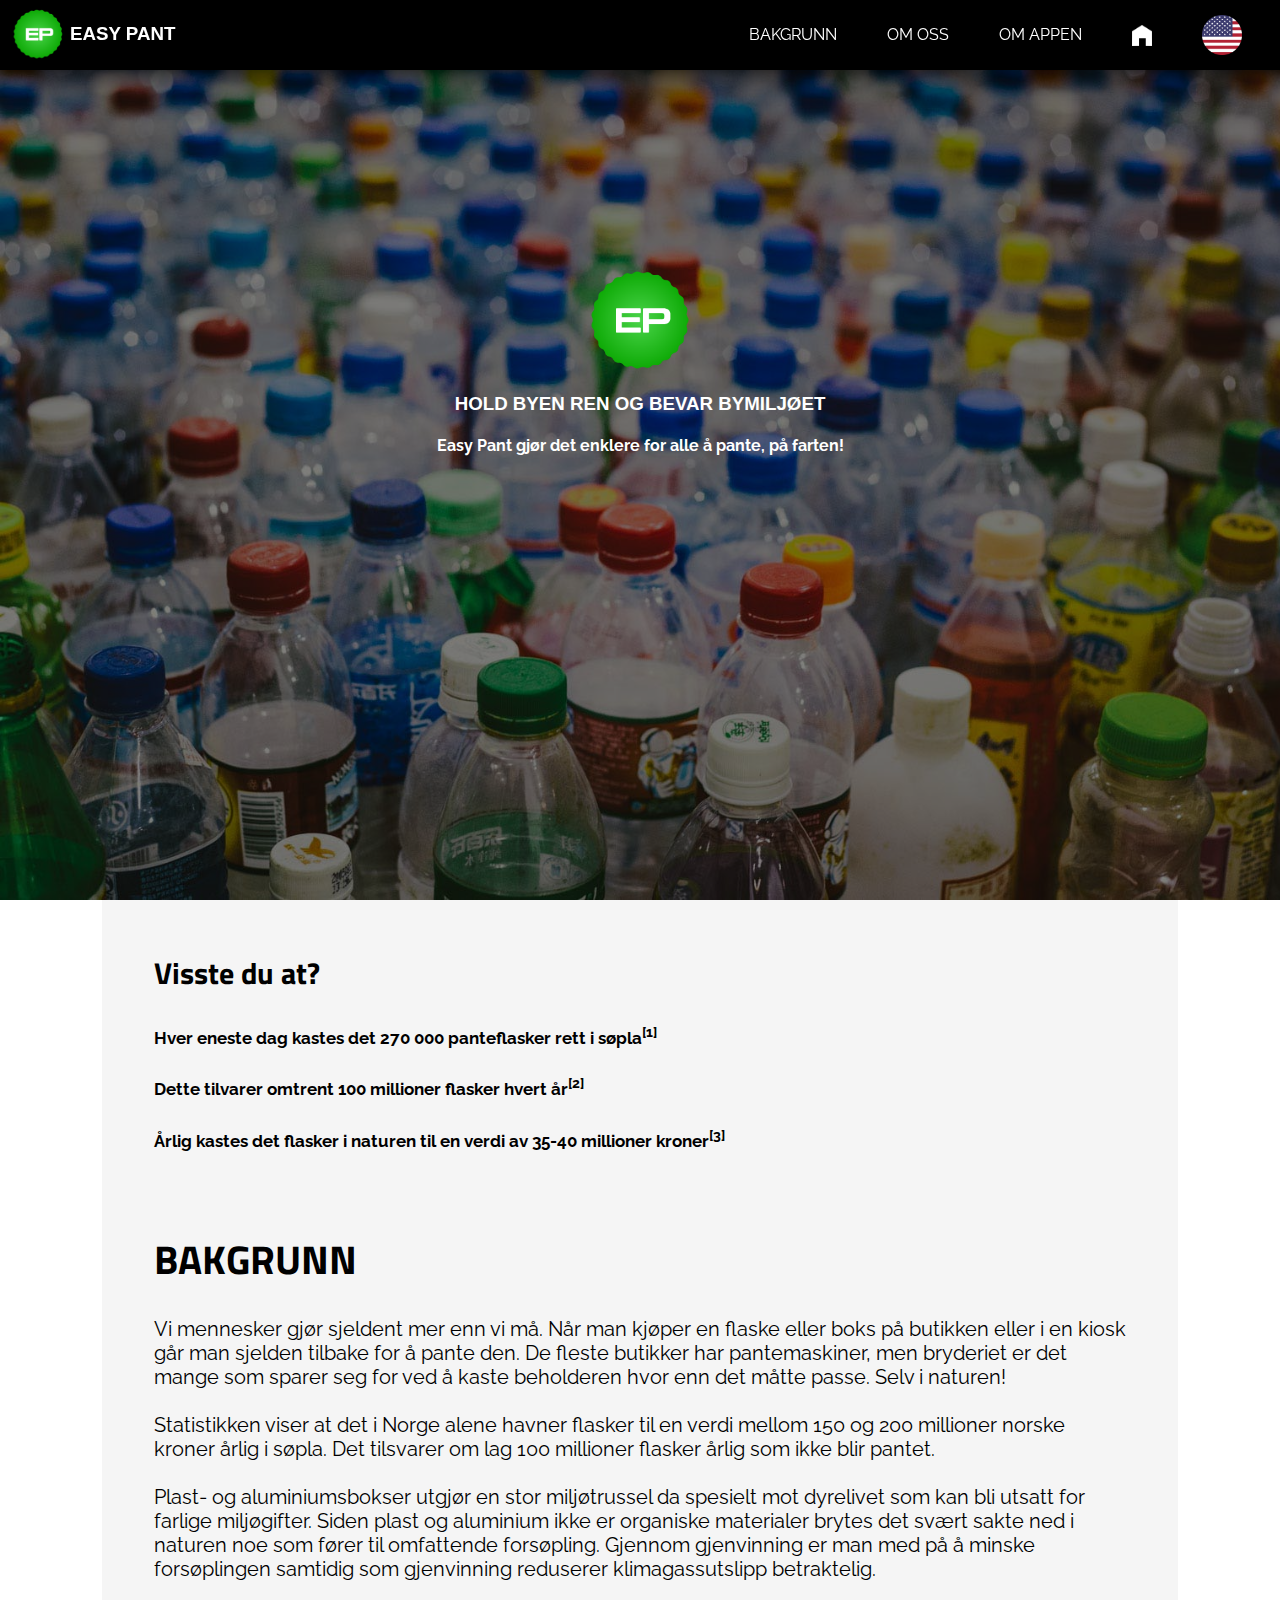
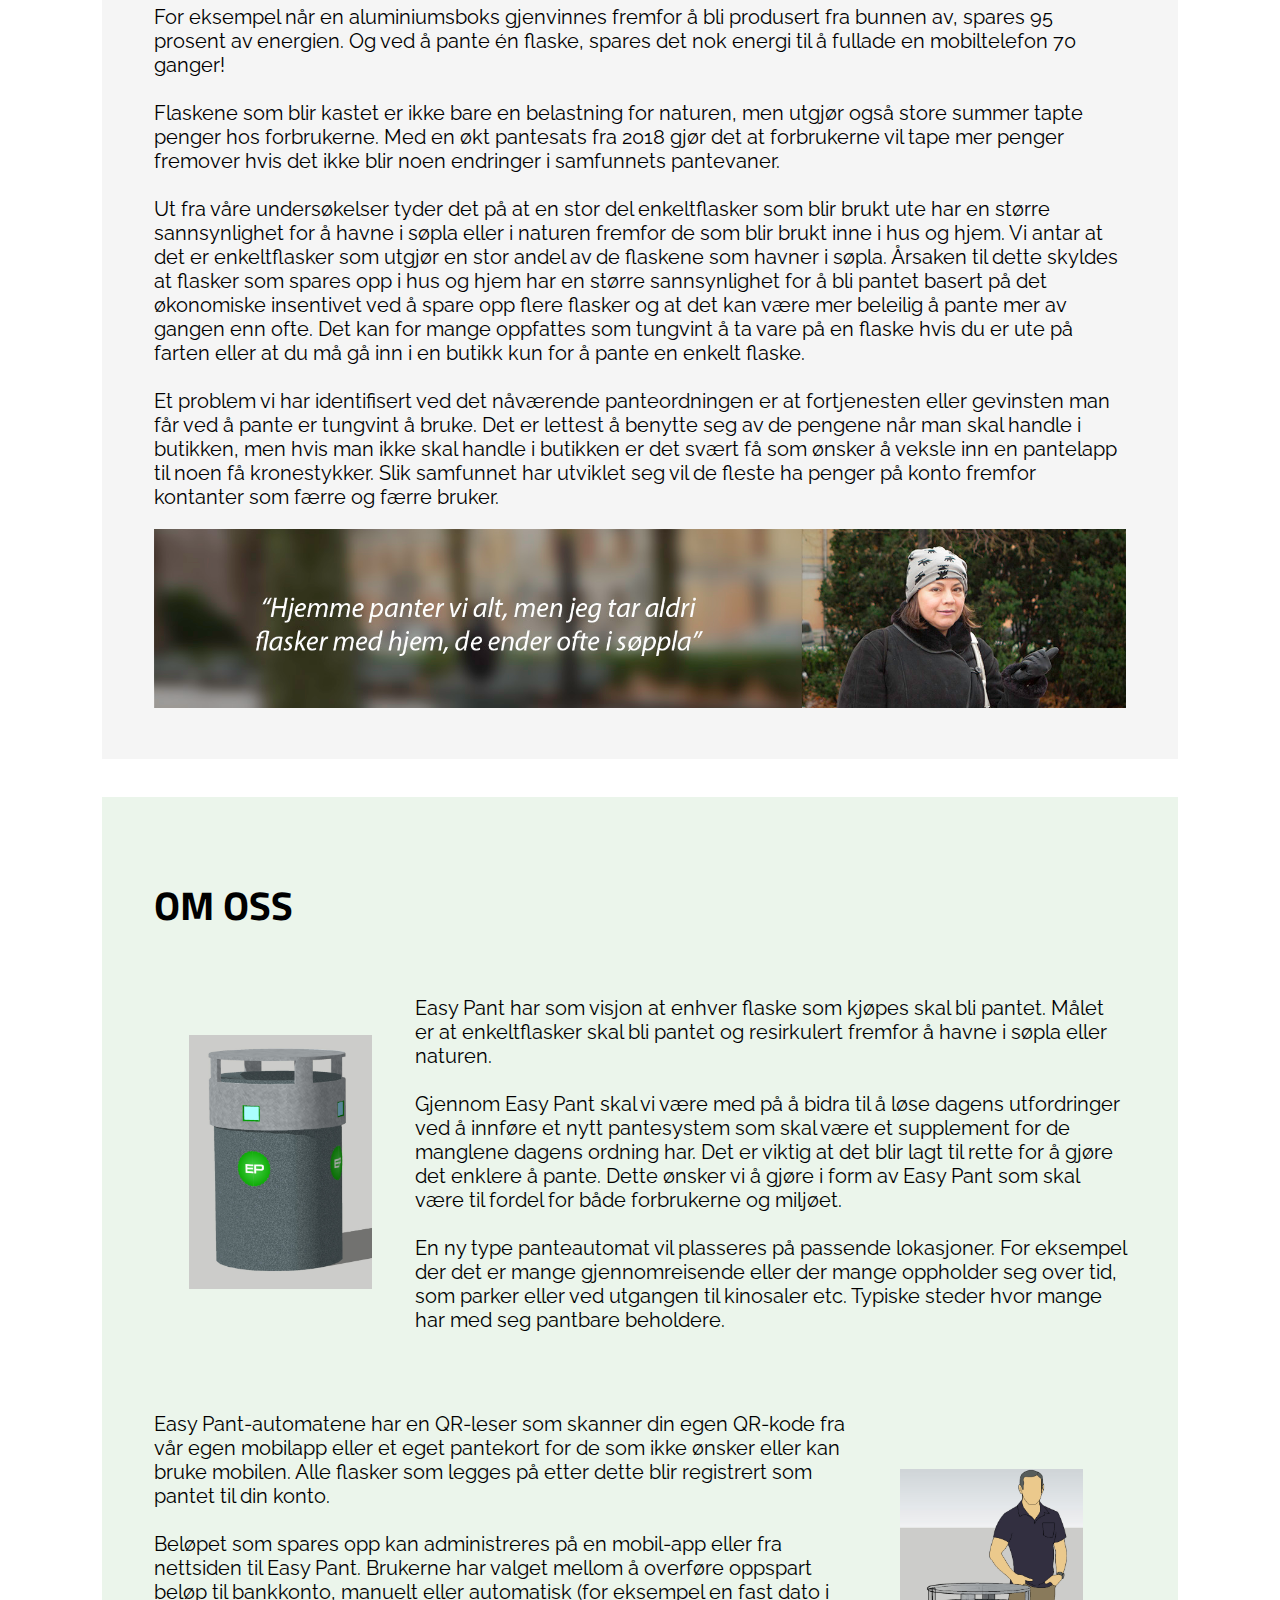
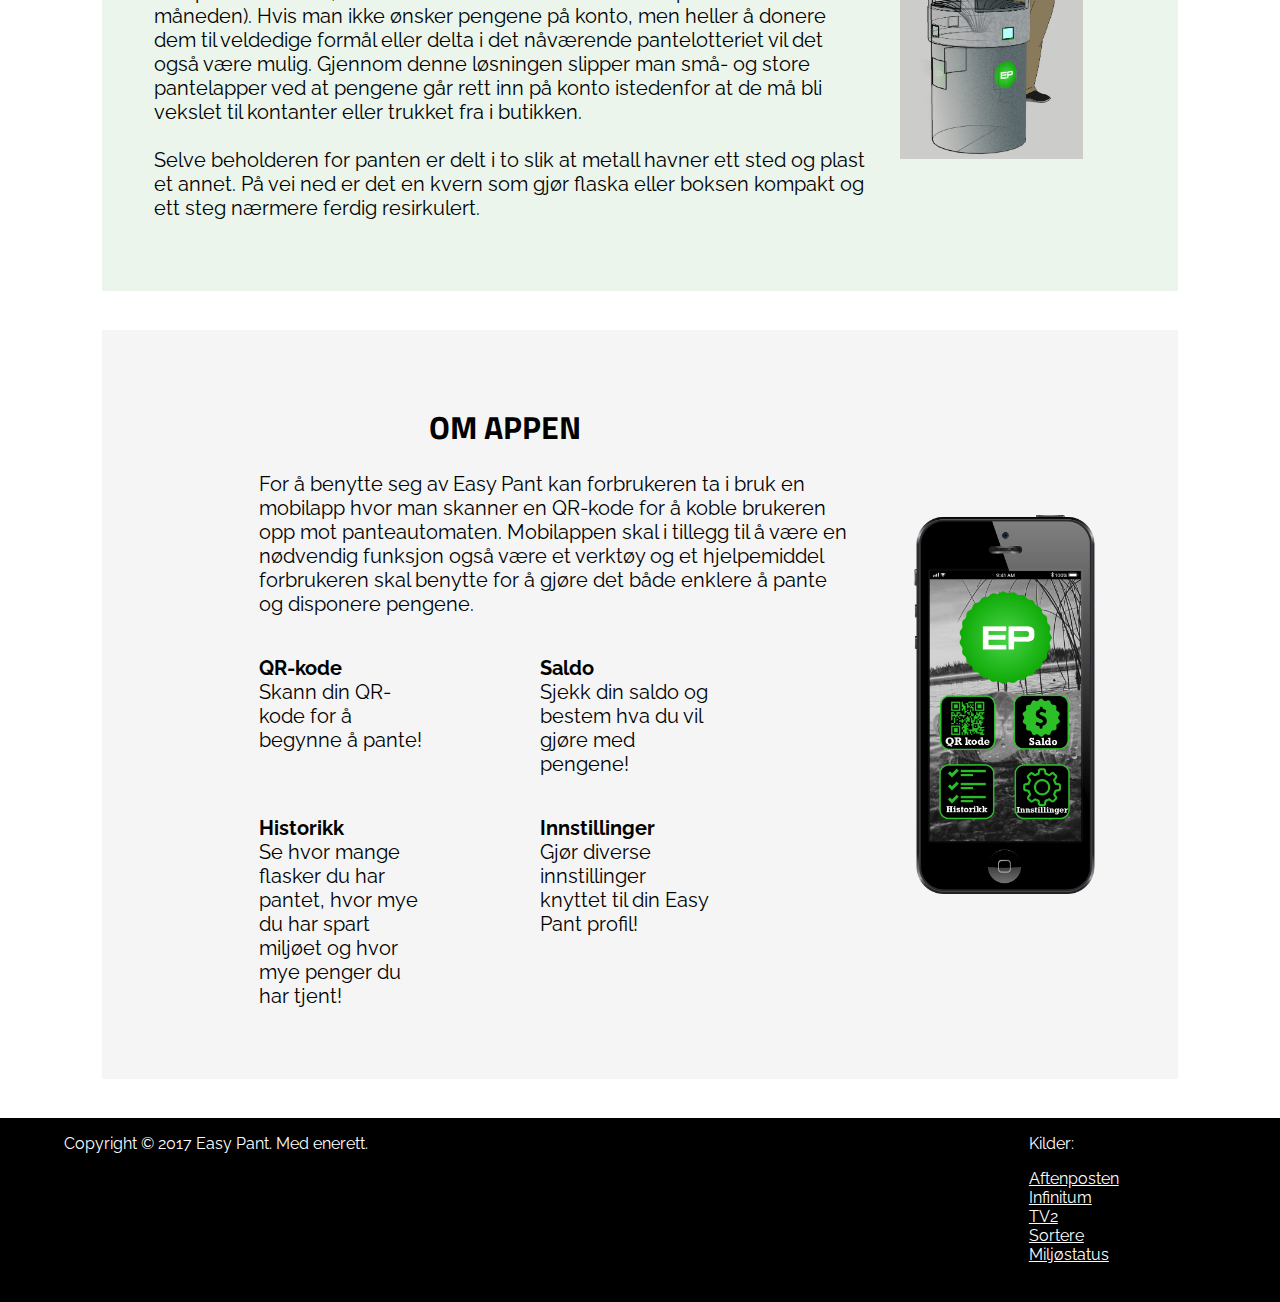
==== commit 81fe6a98: "uppercase h1" ====
--- a/index.html
+++ b/index.html
@@ -43,8 +43,8 @@
   </div>
 
   <div class="dropdown-content">
-    <a href="index.html"><img style="width:30px;" src="media/home.png" alt=""></a>
-    <a href="indexEng.html"> <img  style="width:35px;" src="media/USA.png" alt="">  </a>
+    <a href="index.html"><img style="width:30px;" src="media/home.png" alt="Home"></a>
+    <a href="indexEng.html"><img style="width:35px;" src="media/USA.png" alt="English"></a>
     <a href="#applink">OM APPEN</a>
     <a href="#omosslink">OM OSS</a>
     <a href="#bakgrunnlink">BAKGRUNN</a>
@@ -86,7 +86,7 @@
         <h5>Dette tilvarer omtrent 100 millioner flasker hvert år<sup><a href="https://www.aftenposten.no/norge/i/3BmbM/Kastet-100-millioner-rett-i-sopla" target="_blank">[2]</a></sup></h5>
         <h5>Årlig kastes det flasker i naturen til en verdi av 35-40 millioner kroner<sup><a href="https://www.aftenposten.no/norge/i/3BmbM/Kastet-100-millioner-rett-i-sopla" target="_blank">[3]</a></sup></h5>
 		<br>
-        <h1>BAKGRUNN</h1>
+        <h1>Bakgrunn</h1>
 			<p>
       Vi mennesker gjør sjeldent mer enn vi må. Når man kjøper en flaske eller boks på butikken eller i en kiosk går man sjelden tilbake for å pante den.
       De fleste butikker har pantemaskiner, men bryderiet er det mange som sparer seg for ved å kaste beholderen hvor enn det måtte passe.
--- a/style.css
+++ b/style.css
@@ -12,6 +12,7 @@
 }
 h1 {
 	font-family: 'Titillium Web', sans-serif;
+	text-transform: uppercase;
 }
 h3 {
 	font-family: Helvetica, Arial, sans-serif;
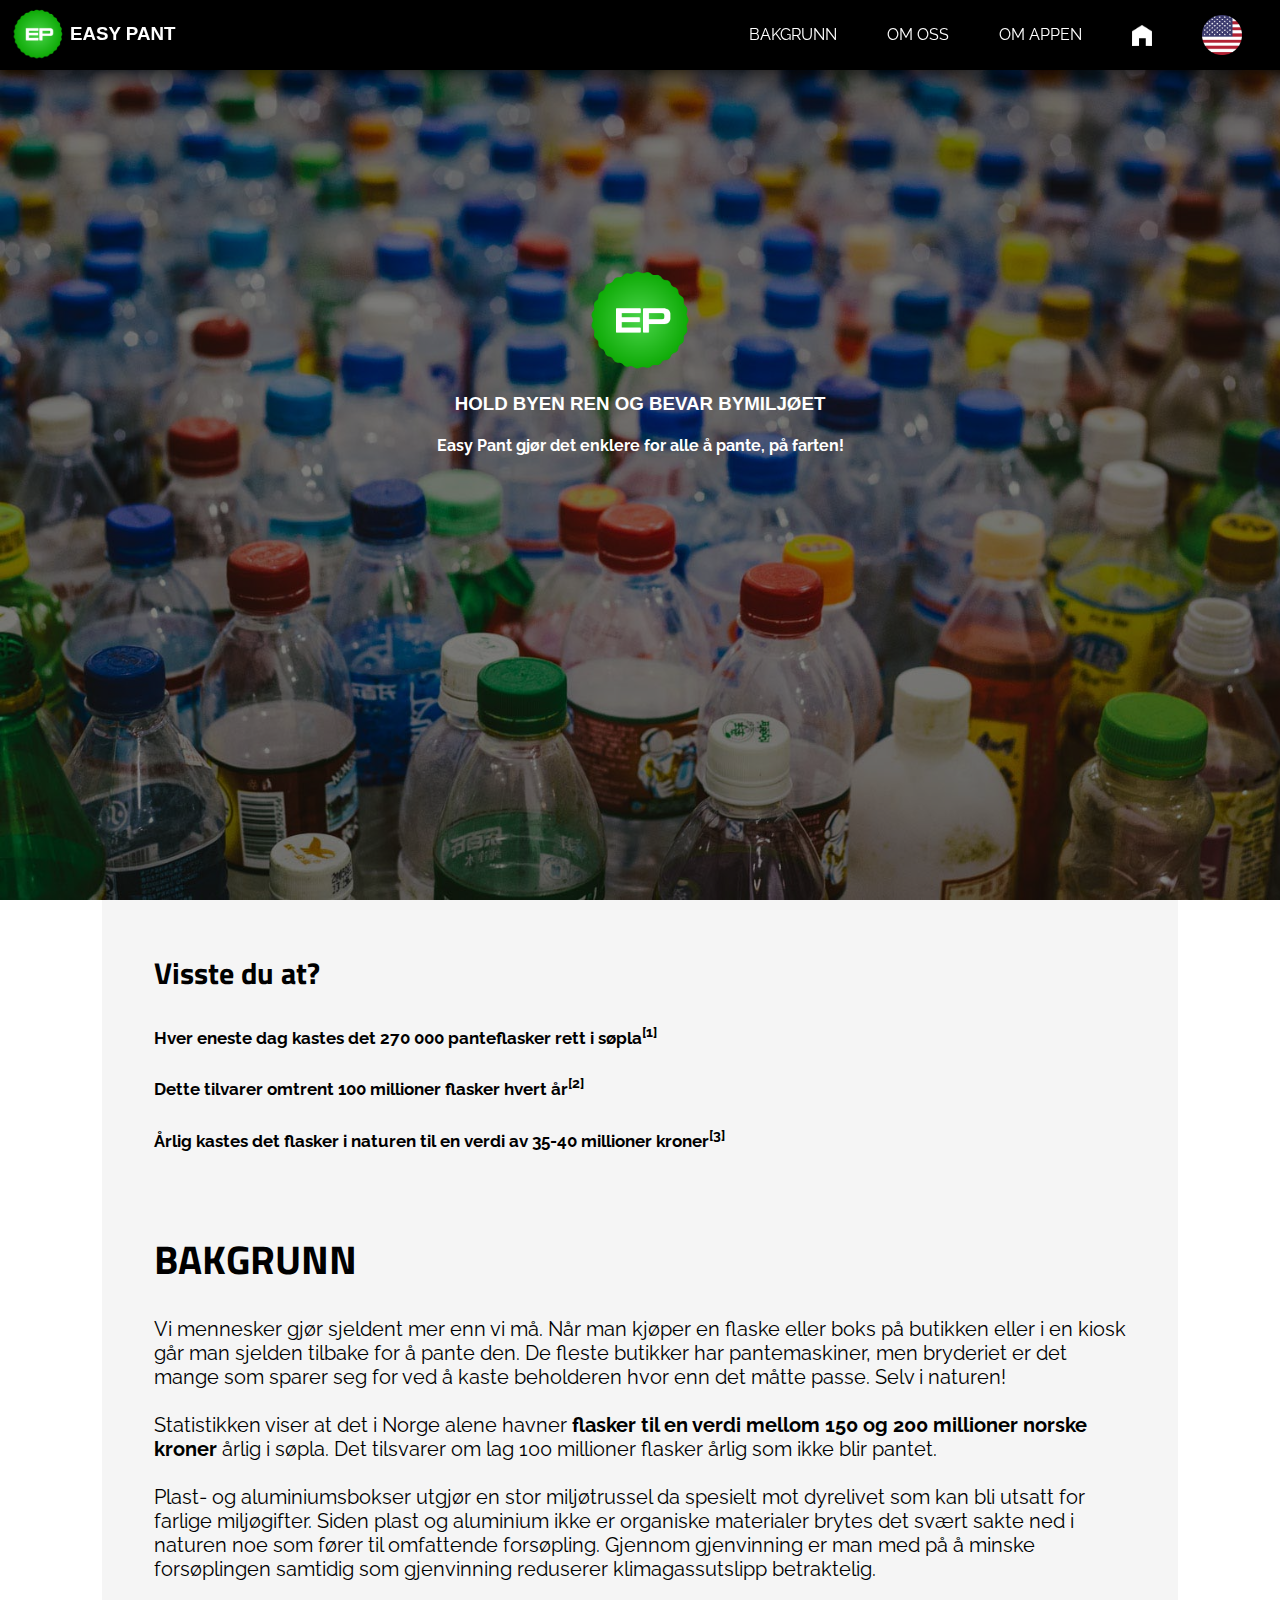
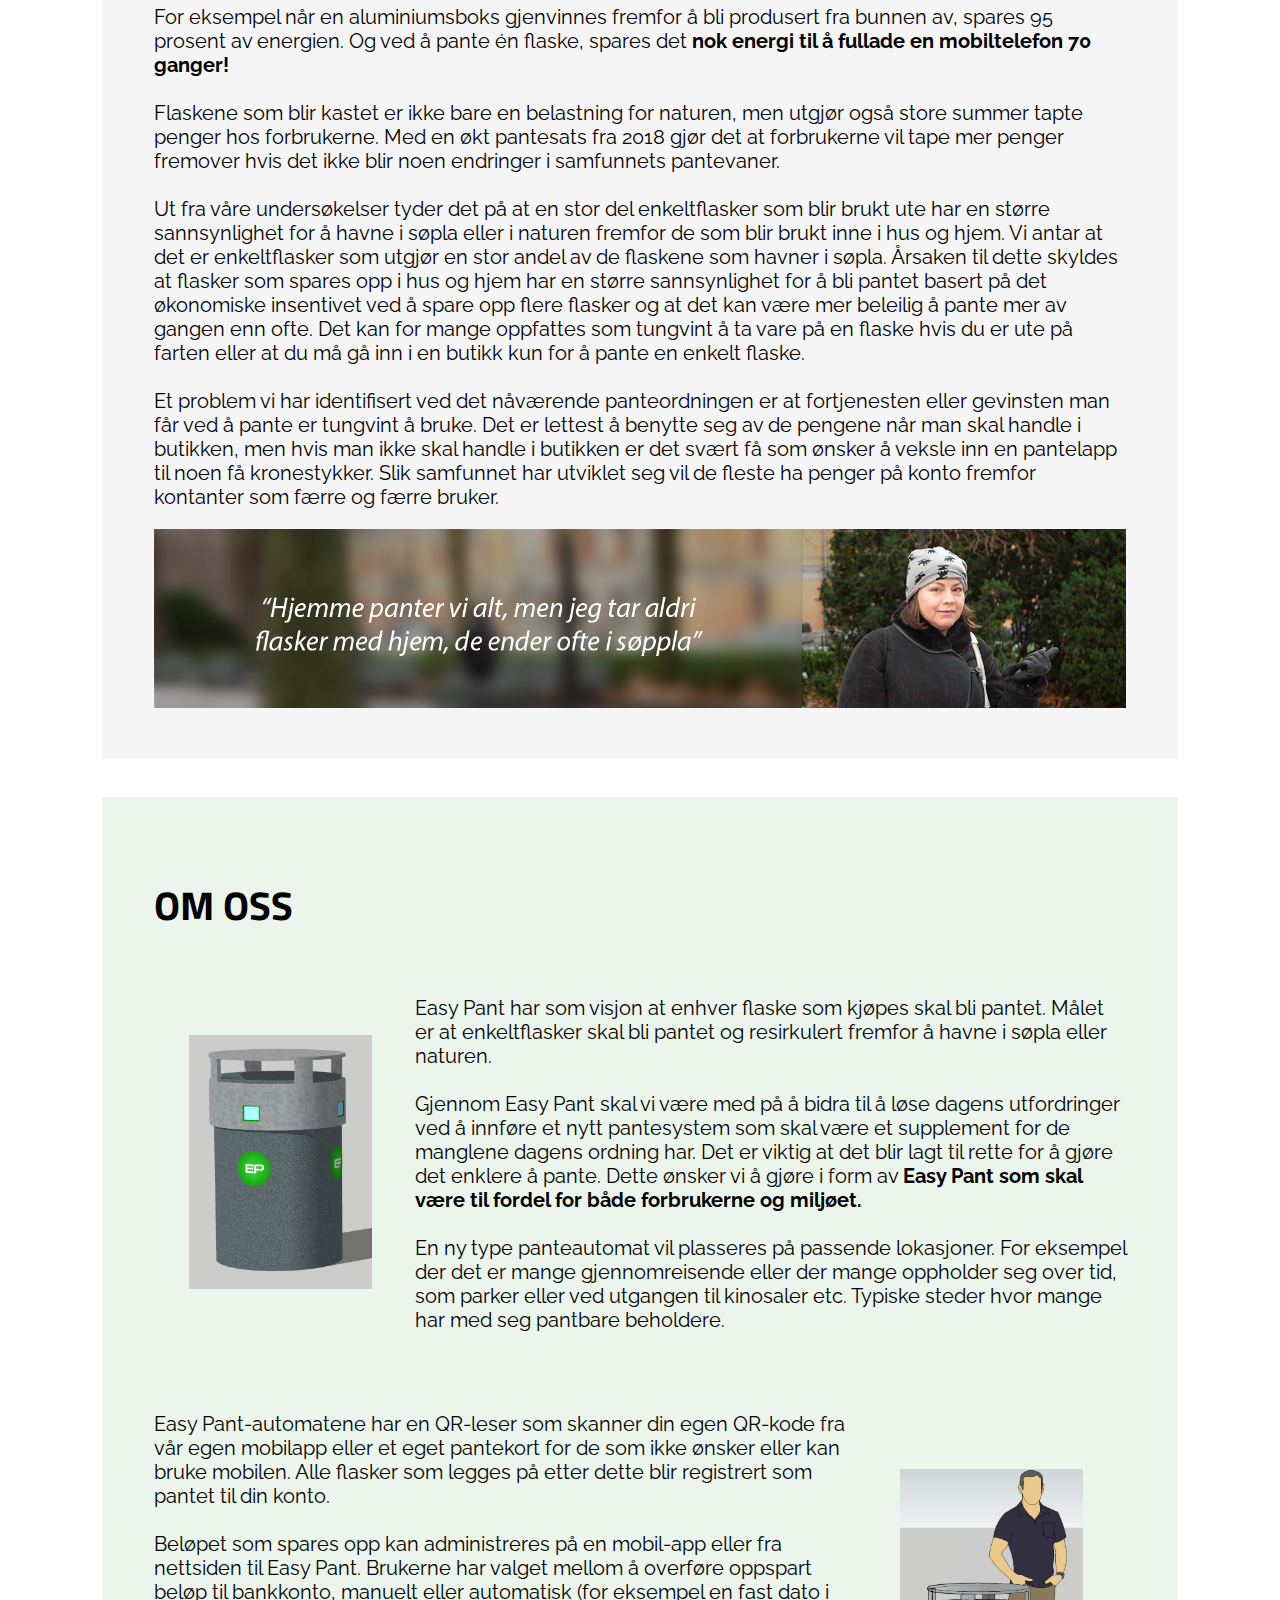
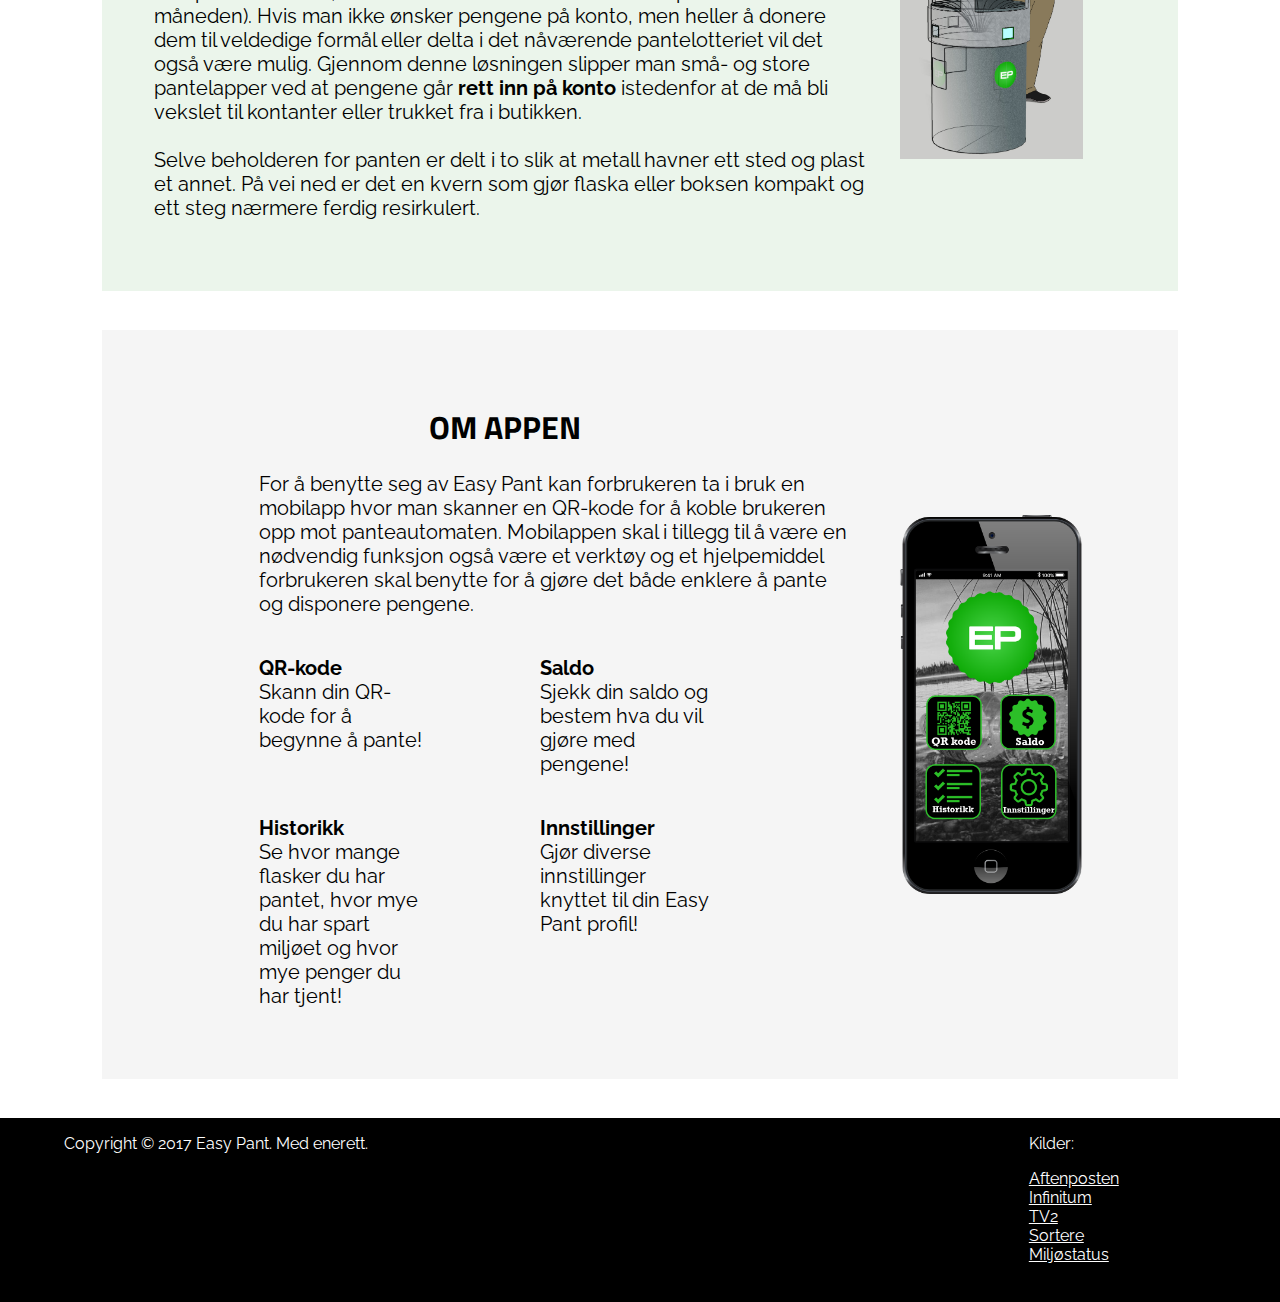
==== commit 79720d2a: "Strong" ====
--- a/index.html
+++ b/index.html
@@ -92,7 +92,7 @@
       De fleste butikker har pantemaskiner, men bryderiet er det mange som sparer seg for ved å kaste beholderen hvor enn det måtte passe.
       Selv i naturen!<br><br>
 
-      Statistikken viser at det i Norge alene havner flasker til en verdi mellom 150 og 200 millioner norske kroner årlig i søpla.
+      Statistikken viser at det i Norge alene havner <strong>flasker til en verdi mellom 150 og 200 millioner norske kroner</strong> årlig i søpla.
       Det tilsvarer om lag 100 millioner flasker årlig som ikke blir pantet.<br><br>
 
       Plast- og aluminiumsbokser utgjør en stor miljøtrussel da spesielt mot dyrelivet som kan bli utsatt for farlige miljøgifter.
@@ -100,7 +100,7 @@
       Gjennom gjenvinning er man med på å minske forsøplingen samtidig som gjenvinning reduserer klimagassutslipp betraktelig.<br><br>
 
       For eksempel når en aluminiumsboks gjenvinnes fremfor å bli produsert fra bunnen av, spares 95 prosent av energien.
-      Og ved å pante én flaske, spares det nok energi til å fullade en mobiltelefon 70 ganger!<br><br>
+      Og ved å pante én flaske, spares det <strong>nok energi til å fullade en mobiltelefon 70 ganger!</strong><br><br>
 
       Flaskene som blir kastet er ikke bare en belastning for naturen, men utgjør også store summer tapte penger hos forbrukerne.
       Med en økt pantesats fra 2018 gjør det at forbrukerne vil tape mer penger fremover hvis det ikke blir noen endringer i samfunnets pantevaner.<br><br>
@@ -138,7 +138,7 @@
 
         Gjennom Easy Pant skal vi være med på å bidra til å løse dagens utfordringer ved å innføre et nytt pantesystem
         som skal være et supplement for de manglene dagens ordning har. Det er viktig at det blir lagt til rette for å gjøre det enklere å pante.
-        Dette ønsker vi å gjøre i form av Easy Pant som skal være til fordel for både forbrukerne og miljøet.<br><br>
+        Dette ønsker vi å gjøre i form av <strong>Easy Pant som skal være til fordel for både forbrukerne og miljøet.</strong><br><br>
 
         En ny type panteautomat vil plasseres på passende lokasjoner. For eksempel der det er mange gjennomreisende eller der
         mange oppholder seg over tid, som parker eller ved utgangen til kinosaler etc.
@@ -155,7 +155,7 @@
         Beløpet som spares opp kan administreres på en mobil-app eller fra nettsiden til Easy Pant. Brukerne har valget mellom å overføre oppspart beløp
         til bankkonto, manuelt eller automatisk (for eksempel en fast dato i måneden).
         Hvis man ikke ønsker pengene på konto, men heller å donere dem til veldedige formål eller delta i det nåværende pantelotteriet vil det også være mulig.
-        Gjennom denne løsningen slipper man små- og store pantelapper ved at pengene går rett inn på konto
+        Gjennom denne løsningen slipper man små- og store pantelapper ved at pengene går <strong>rett inn på konto</strong>
         istedenfor at de må bli vekslet til kontanter eller trukket fra i butikken.<br><br>
 
         Selve beholderen for panten er delt i to slik at metall havner ett sted og plast et annet.
--- a/style.css
+++ b/style.css
@@ -194,14 +194,14 @@
 
 .footer{
 	background-color: black;
-	
+
 	padding-left: 5%;
     max-width: 100%;
     color: white;
     display: flex;
     padding-right: 10%;
     padding-bottom: 3%;
-    
+
 }
 
 .Kilder li {
@@ -222,7 +222,7 @@
   margin-right: 0px;
   padding-right: 0px;
   width:50%;
-    
+
 }
 
 
@@ -263,7 +263,6 @@
 }
 .app img{
 	display: block;
-	padding-left: 10%;
 	margin: auto;
 
 }
@@ -335,27 +334,27 @@
 
 
 
-  @media only screen and (max-width: 700px) {
-
-		.dropdown {
-				position: fixed;
-				top: 13px;
-		}
-
-
-    .navlinks ul{
-			position: absolute;
-			top: -1000%;
-    }
-
-    .forside{
-      top: 30%;
-    }
+@media only screen and (max-width: 700px) {
+
+.dropdown {
+    position: fixed;
+    top: 13px;
+}
+
+
+.navlinks ul{
+    position: absolute;
+    top: -1000%;
+}
+
+.forside{
+    top: 30%;
+}
 
       #sitatkarusell {
     background-size: 100%;
     width: 100%;
-    height: 20vw;
+    height: 26vw;
     position: relative;
     margin: 0px auto;
     overflow: hidden;
@@ -364,7 +363,7 @@
 .sitatBilde {
 	background-size: 100%;
 	width: 100%;
-	height: 20vw;
+	height: 26vw;
 	position: absolute;
 	left: 0px;
 }
@@ -372,12 +371,12 @@
 .sitatBildeEng {
 	background-size: 100%;
 	width: 100%;
-	height: 20vw;
+	height: 26vw;
 	position: absolute;
 	left: 0px;
 }
 
-      .footer{
+.footer{
 	background-color: black;
 	text-align: center;
 	padding-left: 5%;
@@ -386,24 +385,32 @@
     display: block;
     padding-right: 10%;
     padding-top: 3%;
-    
+
 }
 
 
 .Kilder {
     width: 100%;
-    
+
 }
 
 .footer p {
   margin-right: 0px;
   padding-right: 0px;
   width:100%;
-    
-}
-      
-      .Kilder ul {
-          
-          margin-left: 0;
-      }
-
+
+}
+
+.Kilder ul {
+    margin-left: 0;
+}
+
+.bakgrunn {
+    margin: 0;
+}
+.omoss {
+    margin: 0;
+}
+.app {
+    margin: 0;
+}
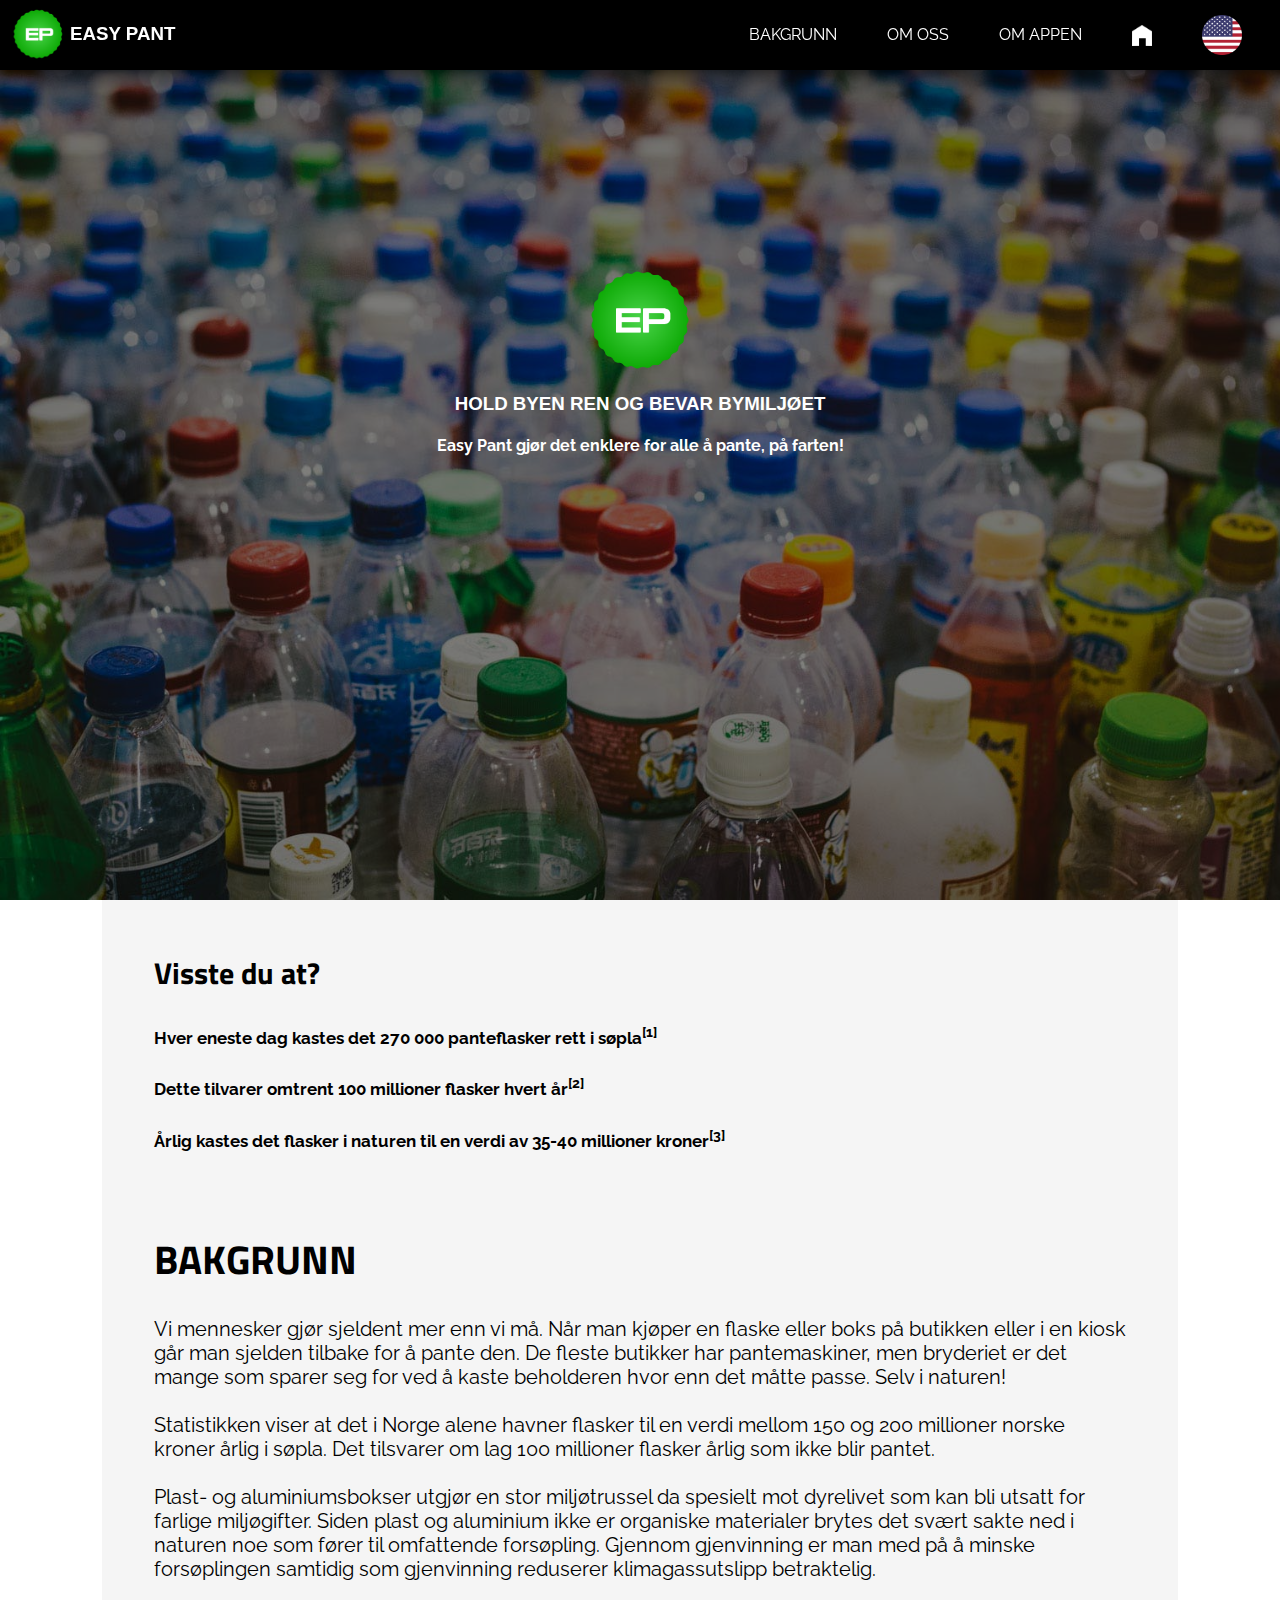
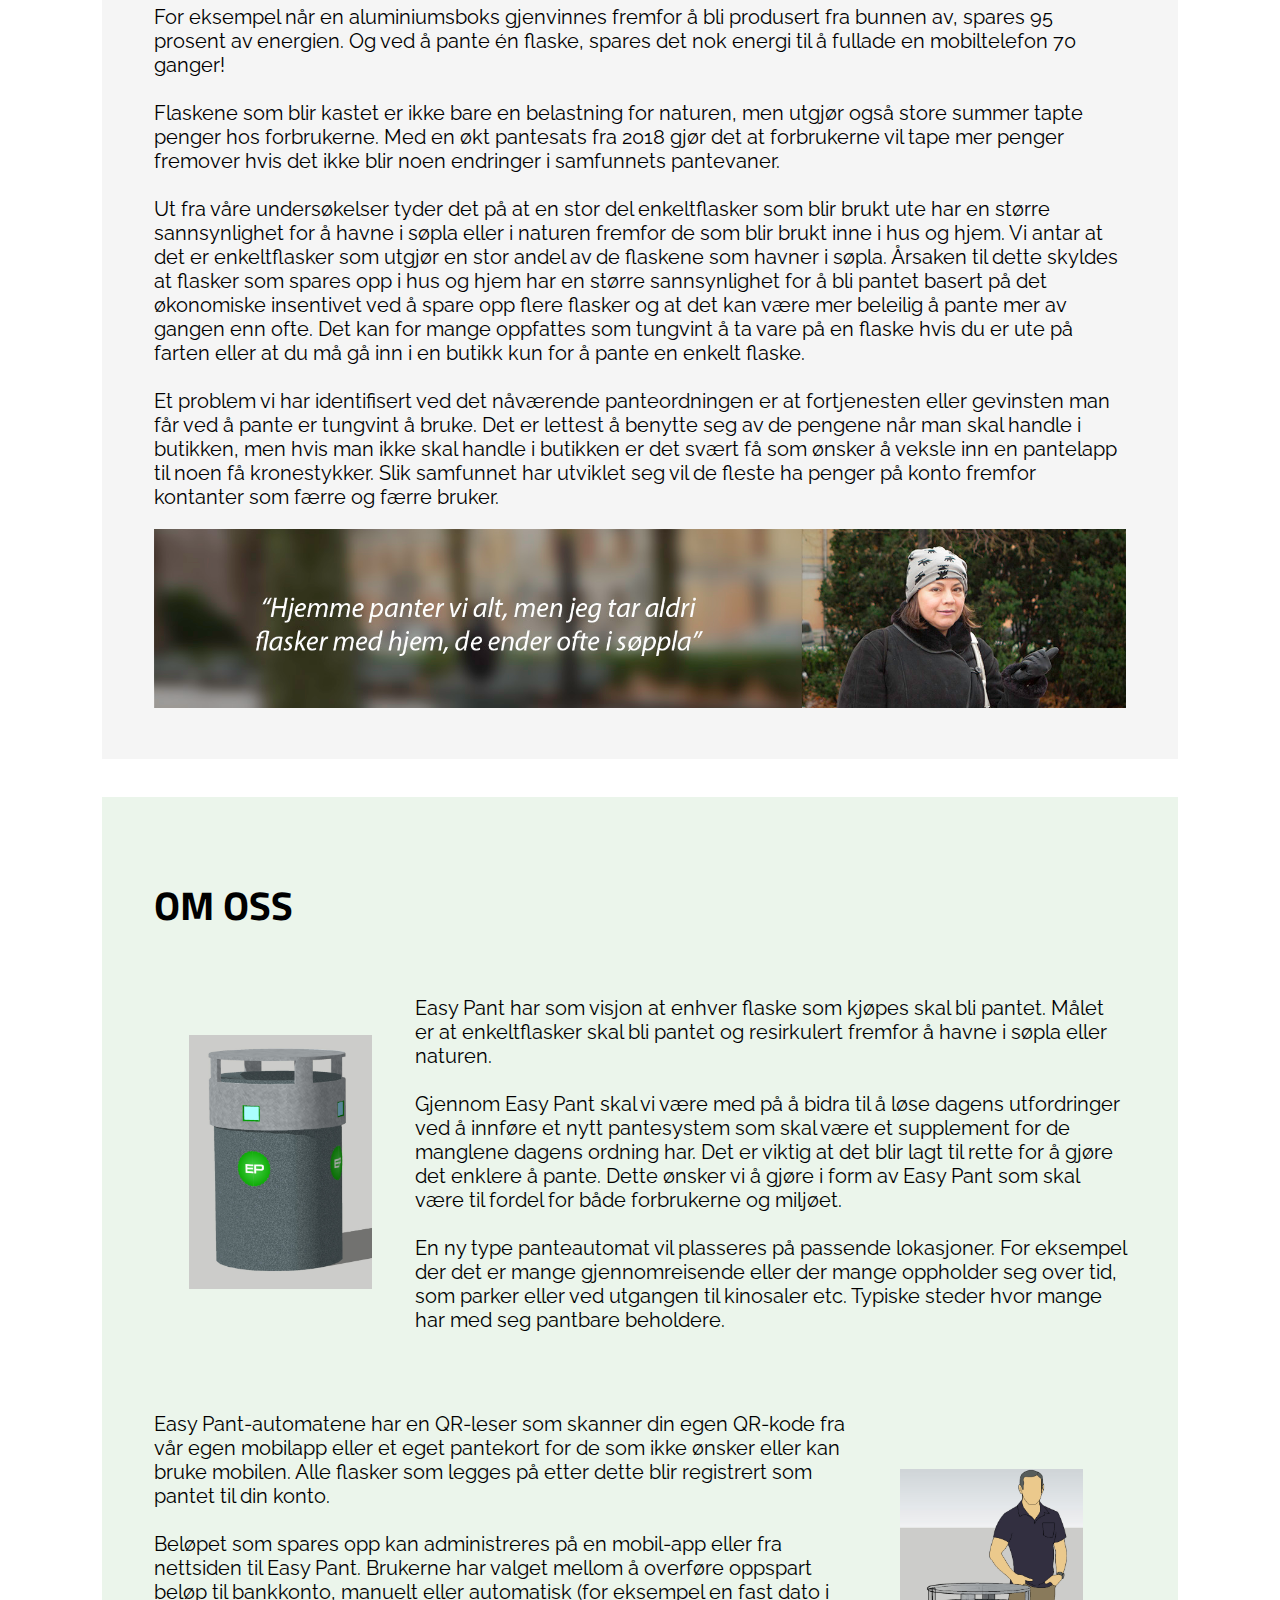
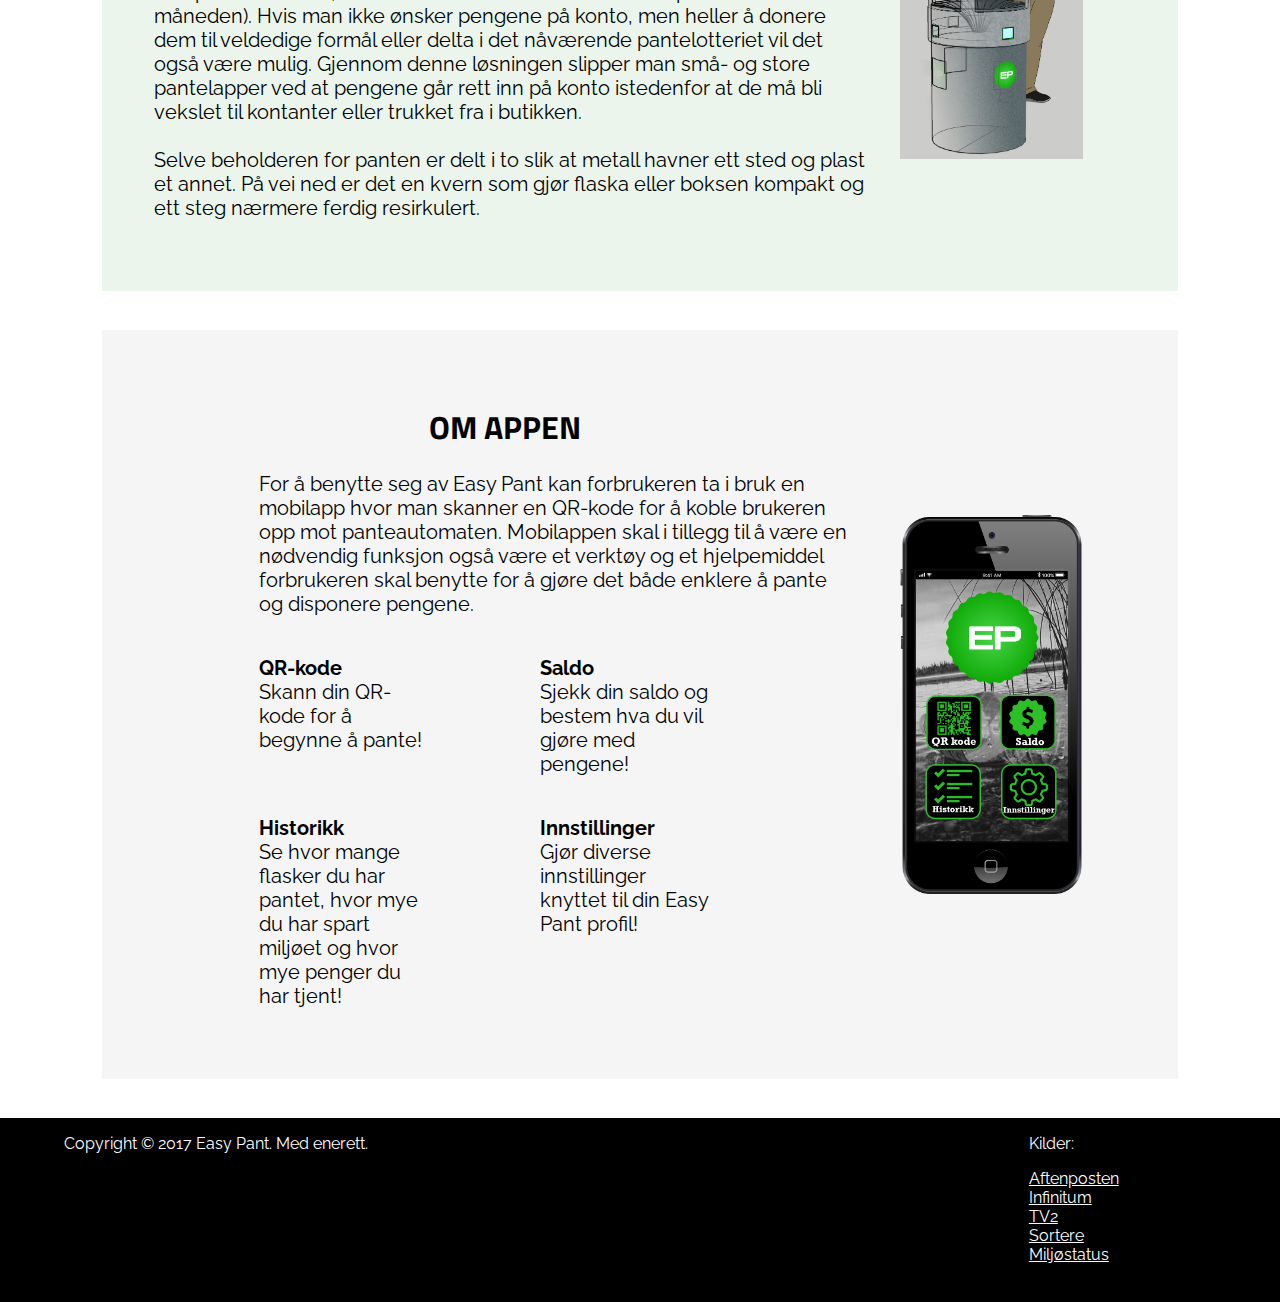
==== commit a3c6b017: "HTML & CSS formatering" ====
--- a/index.html
+++ b/index.html
@@ -35,21 +35,21 @@
   </nav>
 
 
- <div class="dropdown">
-  <div class="dropbtn">
-    <div id="strek1"></div>
-    <div id="strek2"></div>
-    <div id="strek3"></div>
-  </div>
-
-  <div class="dropdown-content">
-    <a href="index.html"><img style="width:30px;" src="media/home.png" alt="Home"></a>
-    <a href="indexEng.html"><img style="width:35px;" src="media/USA.png" alt="English"></a>
-    <a href="#applink">OM APPEN</a>
-    <a href="#omosslink">OM OSS</a>
-    <a href="#bakgrunnlink">BAKGRUNN</a>
-  </div>
-</div>
+  <div class="dropdown">
+    <div class="dropbtn">
+      <div id="strek1"></div>
+      <div id="strek2"></div>
+      <div id="strek3"></div>
+    </div>
+
+    <div class="dropdown-content">
+      <a href="index.html"><img style="width:30px;" src="media/home.png" alt="Home"></a>
+      <a href="indexEng.html"><img style="width:35px;" src="media/USA.png" alt="English"></a>
+      <a href="#applink">OM APPEN</a>
+      <a href="#omosslink">OM OSS</a>
+      <a href="#bakgrunnlink">BAKGRUNN</a>
+    </div>
+  </div>
 
 
   <div class="logo">
@@ -75,24 +75,24 @@
   <div id="bakgrunnlink"></div>
 
 
-    <!-- Sources: https://www.vg.no/nyheter/innenriks/nordmenn-kaster-panteflasker-for-100-millioner-i-aaret/a/23494998/
-      https://www.aftenposten.no/norge/i/3BmbM/Kastet-100-millioner-rett-i-sopla
-      http://www.tv2.no/a/8527645/
-      https://sortere.no/slankrestavfallet/husk-a-pante-ikke-kast-bort-energien/ -->
-
-    <div class="bakgrunn">
-		<h2>Visste du at?</h2>
-        <h5>Hver eneste dag kastes det 270 000 panteflasker rett i søpla<sup><a href="https://www.aftenposten.no/norge/i/3BmbM/Kastet-100-millioner-rett-i-sopla" target="_blank">[1]</a></sup></h5>
-        <h5>Dette tilvarer omtrent 100 millioner flasker hvert år<sup><a href="https://www.aftenposten.no/norge/i/3BmbM/Kastet-100-millioner-rett-i-sopla" target="_blank">[2]</a></sup></h5>
-        <h5>Årlig kastes det flasker i naturen til en verdi av 35-40 millioner kroner<sup><a href="https://www.aftenposten.no/norge/i/3BmbM/Kastet-100-millioner-rett-i-sopla" target="_blank">[3]</a></sup></h5>
-		<br>
-        <h1>Bakgrunn</h1>
-			<p>
+  <!-- Sources: https://www.vg.no/nyheter/innenriks/nordmenn-kaster-panteflasker-for-100-millioner-i-aaret/a/23494998/
+  https://www.aftenposten.no/norge/i/3BmbM/Kastet-100-millioner-rett-i-sopla
+  http://www.tv2.no/a/8527645/
+  https://sortere.no/slankrestavfallet/husk-a-pante-ikke-kast-bort-energien/ -->
+
+  <div class="bakgrunn">
+    <h2>Visste du at?</h2>
+    <h5>Hver eneste dag kastes det 270 000 panteflasker rett i søpla<sup><a href="https://www.aftenposten.no/norge/i/3BmbM/Kastet-100-millioner-rett-i-sopla" target="_blank">[1]</a></sup></h5>
+    <h5>Dette tilvarer omtrent 100 millioner flasker hvert år<sup><a href="https://www.aftenposten.no/norge/i/3BmbM/Kastet-100-millioner-rett-i-sopla" target="_blank">[2]</a></sup></h5>
+    <h5>Årlig kastes det flasker i naturen til en verdi av 35-40 millioner kroner<sup><a href="https://www.aftenposten.no/norge/i/3BmbM/Kastet-100-millioner-rett-i-sopla" target="_blank">[3]</a></sup></h5>
+    <br>
+    <h1>Bakgrunn</h1>
+    <p>
       Vi mennesker gjør sjeldent mer enn vi må. Når man kjøper en flaske eller boks på butikken eller i en kiosk går man sjelden tilbake for å pante den.
       De fleste butikker har pantemaskiner, men bryderiet er det mange som sparer seg for ved å kaste beholderen hvor enn det måtte passe.
       Selv i naturen!<br><br>
 
-      Statistikken viser at det i Norge alene havner <strong>flasker til en verdi mellom 150 og 200 millioner norske kroner</strong> årlig i søpla.
+      Statistikken viser at det i Norge alene havner flasker til en verdi mellom 150 og 200 millioner norske kroner årlig i søpla.
       Det tilsvarer om lag 100 millioner flasker årlig som ikke blir pantet.<br><br>
 
       Plast- og aluminiumsbokser utgjør en stor miljøtrussel da spesielt mot dyrelivet som kan bli utsatt for farlige miljøgifter.
@@ -100,7 +100,7 @@
       Gjennom gjenvinning er man med på å minske forsøplingen samtidig som gjenvinning reduserer klimagassutslipp betraktelig.<br><br>
 
       For eksempel når en aluminiumsboks gjenvinnes fremfor å bli produsert fra bunnen av, spares 95 prosent av energien.
-      Og ved å pante én flaske, spares det <strong>nok energi til å fullade en mobiltelefon 70 ganger!</strong><br><br>
+      Og ved å pante én flaske, spares det nok energi til å fullade en mobiltelefon 70 ganger!<br><br>
 
       Flaskene som blir kastet er ikke bare en belastning for naturen, men utgjør også store summer tapte penger hos forbrukerne.
       Med en økt pantesats fra 2018 gjør det at forbrukerne vil tape mer penger fremover hvis det ikke blir noen endringer i samfunnets pantevaner.<br><br>
@@ -115,19 +115,19 @@
       Det er lettest å benytte seg av de pengene når man skal handle i butikken, men hvis man ikke skal handle i butikken er det svært få
       som ønsker å veksle inn en pantelapp til noen få kronestykker.
       Slik samfunnet har utviklet seg vil de fleste ha penger på konto fremfor kontanter som færre og færre bruker.
-			</p>
-      <div id="sitatkarusell">
-        <div class="sitatBilde"></div>
-        <div class="sitatBilde"></div>
-        <div class="sitatBilde"></div>
-        <div class="sitatBilde"></div>
-        <div class="sitatBilde"></div>
-      </div>
-    </div>
-
-
-
-    <div id="omosslink"></div>
+    </p>
+    <div id="sitatkarusell">
+      <div class="sitatBilde"></div>
+      <div class="sitatBilde"></div>
+      <div class="sitatBilde"></div>
+      <div class="sitatBilde"></div>
+      <div class="sitatBilde"></div>
+    </div>
+  </div>
+
+
+
+  <div id="omosslink"></div>
   <div class="omoss">
     <h1>Om oss</h1>
     <div class="omossInnhold">
@@ -138,63 +138,63 @@
 
         Gjennom Easy Pant skal vi være med på å bidra til å løse dagens utfordringer ved å innføre et nytt pantesystem
         som skal være et supplement for de manglene dagens ordning har. Det er viktig at det blir lagt til rette for å gjøre det enklere å pante.
-        Dette ønsker vi å gjøre i form av <strong>Easy Pant som skal være til fordel for både forbrukerne og miljøet.</strong><br><br>
+        Dette ønsker vi å gjøre i form av Easy Pant som skal være til fordel for både forbrukerne og miljøet.<br><br>
 
         En ny type panteautomat vil plasseres på passende lokasjoner. For eksempel der det er mange gjennomreisende eller der
         mange oppholder seg over tid, som parker eller ved utgangen til kinosaler etc.
         Typiske steder hvor mange har med seg pantbare beholdere.
       </p>
-      </div>
-    </div>
-    <div class="omossInnhold">
-      <div class="omossTekst">
-        <p>
+    </div>
+  </div>
+  <div class="omossInnhold">
+    <div class="omossTekst">
+      <p>
         Easy Pant-automatene har en QR-leser som skanner din egen QR-kode fra vår egen mobilapp eller et eget pantekort for de som ikke ønsker eller kan bruke mobilen.
         Alle flasker som legges på etter dette blir registrert som pantet til din konto.<br><br>
 
         Beløpet som spares opp kan administreres på en mobil-app eller fra nettsiden til Easy Pant. Brukerne har valget mellom å overføre oppspart beløp
         til bankkonto, manuelt eller automatisk (for eksempel en fast dato i måneden).
         Hvis man ikke ønsker pengene på konto, men heller å donere dem til veldedige formål eller delta i det nåværende pantelotteriet vil det også være mulig.
-        Gjennom denne løsningen slipper man små- og store pantelapper ved at pengene går <strong>rett inn på konto</strong>
+        Gjennom denne løsningen slipper man små- og store pantelapper ved at pengene går rett inn på konto
         istedenfor at de må bli vekslet til kontanter eller trukket fra i butikken.<br><br>
 
         Selve beholderen for panten er delt i to slik at metall havner ett sted og plast et annet.
         På vei ned er det en kvern som gjør flaska eller boksen kompakt og ett steg nærmere ferdig resirkulert.
-        </p>
-      </div>
-      <div class="omossBilde"><img style="width:70%;" src="media/preview2.jpg" alt="En gjennomsiktig skissetegning med en person for størrelsesforhold"></div>
-    </div>
-  </div>
-
-  <div id="applink"></div>
-  <div class="app">
-    <div class="omApp">
-      <h1>Om appen</h1>
+      </p>
+    </div>
+    <div class="omossBilde"><img style="width:70%;" src="media/preview2.jpg" alt="En gjennomsiktig skissetegning med en person for størrelsesforhold"></div>
+  </div>
+</div>
+
+<div id="applink"></div>
+<div class="app">
+  <div class="omApp">
+    <h1>Om appen</h1>
     <p> For å benytte seg av Easy Pant kan forbrukeren ta i bruk en mobilapp hvor man skanner en QR-kode for å koble brukeren opp mot panteautomaten.
       Mobilappen skal i tillegg til å være en nødvendig funksjon også være et verktøy og et hjelpemiddel forbrukeren skal benytte for å gjøre det både enklere å pante og disponere pengene.
     </p>
-      <p class="appTekst"><b>QR-kode</b><br>Skann din QR-kode for å begynne å pante!</p>
-      <p class="appTekst"><b>Saldo</b><br>Sjekk din saldo og bestem hva du vil gjøre med pengene!</p>
-      <p class="appTekst"><b>Historikk</b><br>Se hvor mange flasker du har pantet, hvor mye du har spart miljøet og hvor mye penger du har tjent!</p>
-      <p class="appTekst"><b>Innstillinger</b><br>Gjør diverse innstillinger knyttet til din Easy Pant profil!</p>
+    <p class="appTekst"><b>QR-kode</b><br>Skann din QR-kode for å begynne å pante!</p>
+    <p class="appTekst"><b>Saldo</b><br>Sjekk din saldo og bestem hva du vil gjøre med pengene!</p>
+    <p class="appTekst"><b>Historikk</b><br>Se hvor mange flasker du har pantet, hvor mye du har spart miljøet og hvor mye penger du har tjent!</p>
+    <p class="appTekst"><b>Innstillinger</b><br>Gjør diverse innstillinger knyttet til din Easy Pant profil!</p>
   </div>
   <div class="appBilde">
-      <img style="max-width:70%;max-height:80vh;" src="media/phonemenunor.png" alt="Phone App">
+    <img style="max-width:70%;max-height:80vh;" src="media/phonemenunor.png" alt="Phone App">
   </div>
 </div>
-  <div class="footer">
-
-    <p class="copyright">Copyright © 2017 Easy Pant. Med enerett.</p>
-    <div class="Kilder">
-        <ul><p>Kilder:</p>
-          <li><a href="https://www.aftenposten.no/norge/i/3BmbM/Kastet-100-millioner-rett-i-sopla" target="_blank">Aftenposten</a></li>
-          <li><a href="http://infinitummovement.no/og-nar-forsvinner-den/" target="_blank">Infinitum</a></li>
-          <li><a href="http://www.tv2.no/nyheter/9519678/" target="_blank">TV2</a></li>
-          <li><a href="https://sortere.no/slankrestavfallet/husk-a-pante-ikke-kast-bort-energien/" target="_blank">Sortere</a></li>
-          <li><a href="http://www.miljostatus.no/tema/avfall/avfallstyper/plastavfall/" target="_blank">Miljøstatus</a></li>
-        </ul>
+<div class="footer">
+
+  <p class="copyright">Copyright © 2017 Easy Pant. Med enerett.</p>
+  <div class="Kilder">
+    <ul><p>Kilder:</p>
+      <li><a href="https://www.aftenposten.no/norge/i/3BmbM/Kastet-100-millioner-rett-i-sopla" target="_blank">Aftenposten</a></li>
+      <li><a href="http://infinitummovement.no/og-nar-forsvinner-den/" target="_blank">Infinitum</a></li>
+      <li><a href="http://www.tv2.no/nyheter/9519678/" target="_blank">TV2</a></li>
+      <li><a href="https://sortere.no/slankrestavfallet/husk-a-pante-ikke-kast-bort-energien/" target="_blank">Sortere</a></li>
+      <li><a href="http://www.miljostatus.no/tema/avfall/avfallstyper/plastavfall/" target="_blank">Miljøstatus</a></li>
+    </ul>
   </div>
 </div>
-  <script src="script.js"></script>
+<script src="script.js"></script>
 </body>
 </html>
--- a/style.css
+++ b/style.css
@@ -1,49 +1,55 @@
+
+/* GENERAL HTML TAGS */
+
 body {
 	margin: 0px;
 	padding: 0px;
 	background-color: white;
 	font-family: 'Raleway', Helvetica,Arial,sans-serif;
-  max-width: 100%;
-  overflow-x: hidden;
+	max-width: 100%;
+	overflow-x: hidden;
 }
 
 h2 {
 	font-family: 'Titillium Web', sans-serif;
 }
+
 h1 {
 	font-family: 'Titillium Web', sans-serif;
 	text-transform: uppercase;
 }
+
 h3 {
 	font-family: Helvetica, Arial, sans-serif;
 }
 
-sup a{
-  color: black;
-}
-
-a{
+sup a {
+	color: black;
+}
+
+a {
 	text-decoration: none;
 	color: white;
 }
 
-ul{
-  margin: 0px;
+ul {
+	margin: 0px;
 	margin-right: 5%;
 }
 
+/* NAVIGATION-BAR AND FRONT-PAGE */
+
 .navlinks {
-  margin-left: -10px;
+	margin-left: -10px;
 	overflow: hidden;
 	z-index: 9;
 	background-color: black;
 	position: fixed;
 	top: 0%;
-  width: 105%;
+	width: 105%;
 	height: 70px;
-  box-shadow: 10px 0px 30px #000000;
-}
-
+	box-shadow: 10px 0px 30px #000000;
+}
 
 .navlinks ul li {
 	margin-left: 0%;
@@ -69,13 +75,43 @@
 	height: auto;
 }
 
+#logobilde{
+	width: 50px;
+	height: 50px;
+}
+
+.logo h3{
+	position: fixed;
+	left: 70px;
+	top: 0.5%;
+}
+
+.logo{
+	z-index: 99;
+	position: fixed;
+	top: 1%;
+	left: 1%;
+	text-align: center;
+}
+
+.forside{
+	text-align: center;
+	color: white;
+	position: absolute;
+	top: 30%;
+	left: 25%;
+	right: 25%;
+}
+
+/* SPESIFIC FOR IMAGE BACKGROUNDS */
+
 #bildekarusell {
-    background-color: black;
-    margin: 0px;
-  	width: 100%;
-  	height: 100vh;
-  	position: relative;
-  	overflow: hidden;
+	background-color: black;
+	margin: 0px;
+	width: 100%;
+	height: 100vh;
+	position: relative;
+	overflow: hidden;
 }
 
 .bilde {
@@ -94,16 +130,25 @@
 
 @keyframes utTilVenstre {
 	from { left: 0%; }
-  	to { left: -100%; }
+	to { left: -100%; }
+}
+
+/* BELOW FRONTPAGE / PROBLEM PAGE */
+
+.bakgrunn{
+	font-size: 20px;
+	padding: 4%;
+	margin: -2% 8% 0% 8%;
+	background-color: rgb(245, 245, 245);
 }
 
 #sitatkarusell {
-    background-size: 100%;
-    width: 100%;
-    height: 14vw;
-    position: relative;
-    margin: 0px auto;
-    overflow: hidden;
+	background-size: 100%;
+	width: 100%;
+	height: 14vw;
+	position: relative;
+	margin: 0px auto;
+	overflow: hidden;
 }
 
 .sitatBilde {
@@ -121,63 +166,38 @@
 	position: absolute;
 	left: 0px;
 }
+
 @keyframes sitatInnFraHoyre {
-    from { left: 100%; }
-    to { left: 0%; }
+	from { left: 100%; }
+	to { left: 0%; }
 }
 
 @keyframes sitatUtTilVenstre {
-    from { left: 0%; }
-    to { left: -100%; }
-}
-
-
-
-#logobilde{
-    width: 50px;
-    height: 50px;
-}
-
-.logo h3{
-    position: fixed;
-    left: 70px;
-    top: 0.5%;
-}
-
-.logo{
-    z-index: 99;
-    position: fixed;
-    top: 1%;
-    left: 1%;
-    text-align: center;
-}
-
-.forside{
-	text-align: center;
-    color: white;
-    position: absolute;
-		top: 30%;
-    left: 25%;
-    right: 25%;
-
-}
+	from { left: 0%; }
+	to { left: -100%; }
+}
+
+/* ABOUT US */
 
 .omoss{
-		font-size: 20px;
-		padding: 4%;
-		margin: 3% 8% 3% 8%;
-		background-color: rgb(235, 245, 235);
-}
+	font-size: 20px;
+	padding: 4%;
+	margin: 3% 8% 3% 8%;
+	background-color: rgb(235, 245, 235);
+}
+
 .omossInnhold{
 	display: flex;
 	flex-wrap: wrap;
 	justify-content: space-around;
 	margin-top: 40px;
 }
+
 .omossBilde {
 	flex: 1 0 200px;
 	align-self: center;
 }
+
 .omossTekst {
 	flex: 1 1 650px;
 	align-self: center;
@@ -185,52 +205,16 @@
 	margin-top: 0;
 }
 
-.bakgrunn{
-    font-size: 20px;
-    padding: 4%;
-		margin: -2% 8% 0% 8%;
-    background-color: rgb(245, 245, 245);
-}
-
-.footer{
-	background-color: black;
-
-	padding-left: 5%;
-    max-width: 100%;
-    color: white;
-    display: flex;
-    padding-right: 10%;
-    padding-bottom: 3%;
-
-}
-
-.Kilder li {
-	list-style-type: none;
-	text-decoration: underline;
-
-}
-
-.Kilder ul {
-	margin-left: 70%;
-}
-
-.Kilder {
-    width: 50%;
-}
-
-.footer p {
-  margin-right: 0px;
-  padding-right: 0px;
-  width:50%;
-
-}
-
-
+.omoss img {
+	margin-left: 35px;
+}
+
+/* ABOUT THE APP */
 
 .app{
 	padding: 4%;
 	margin: 3% 8% 3% 8%;
-  background-color: rgb(245, 245, 245);
+	background-color: rgb(245, 245, 245);
 	display: flex;
 	flex-wrap: wrap;
 	justify-content: space-around;
@@ -254,27 +238,57 @@
 	padding-left: 15%;
 }
 
-@media (max-width: 767px) {
-    .appTekst { width: 80%;}
-}
 .appBilde {
 	flex: 1 0 250px;
 	align-self: center;
 }
+
 .app img{
 	display: block;
 	margin: auto;
-
-}
-.omoss img {
-	margin-left: 35px;
+}
+
+@media (max-width: 767px) {
+	.appTekst { width: 80%;}
+}
+
+
+/* FOOTER */
+
+.footer{
+	background-color: black;
+	padding-left: 5%;
+	max-width: 100%;
+	color: white;
+	display: flex;
+	padding-right: 10%;
+	padding-bottom: 3%;
+}
+
+.Kilder li {
+	list-style-type: none;
+	text-decoration: underline;
+}
+
+.Kilder ul {
+	margin-left: 70%;
+}
+
+.Kilder {
+	width: 50%;
+}
+
+.footer p {
+	margin-right: 0px;
+	padding-right: 0px;
+	width:50%;
 }
 
 .dropbtn {
 	margin-top: ;
 	padding: 10px;
-		cursor: pointer;
-		transition: 0.5s;
+	cursor: pointer;
+	transition: 0.5s;
 }
 
 #strek1, #strek2, #strek3{
@@ -294,7 +308,6 @@
 
 #strek2{
 	background-color: white;;
-
 }
 
 #strek3{
@@ -304,113 +317,113 @@
 }
 
 .dropdown {
+	position: absolute;
+	top: -1000px;
+	left: 85%;
+	z-index: 99999;
+	visibility: collapse;
+}
+
+.dropdown-content {
+	text-align: center;
+	position: absolute;
+	right: -300%;
+	top: 177%;
+	background-color: rgb(34, 34, 34);
+	min-width: 160px;
+	box-shadow: 0px 8px 16px 0px rgba(0,0,0,0.2);
+	z-index: 1;
+	display: block;
+	transition: 1s;
+}
+
+.dropdown-content a {
+	color: white;
+	padding: 12px 16px;
+	text-decoration: none;
+	display: block;
+}
+
+/* MOBILE RESPONSIVENESS */
+
+@media only screen and (max-width: 700px) {
+
+	.dropdown {
+		position: fixed;
+		top: 13px;
+		visibility: visible;
+	}
+
+	.navlinks ul{
 		position: absolute;
-		top: -1000px;
-		left: 85%;
-		z-index: 99999;
-}
-
-.dropdown-content {
+		top: -1000%;
+	}
+
+	.forside{
+		top: 30%;
+	}
+
+	#sitatkarusell {
+		background-size: 100%;
+		width: 100%;
+		height: 26vw;
+		position: relative;
+		margin: 0px auto;
+		overflow: hidden;
+	}
+
+	.sitatBilde {
+		background-size: 100%;
+		width: 100%;
+		height: 26vw;
+		position: absolute;
+		left: 0px;
+	}
+
+	.sitatBildeEng {
+		background-size: 100%;
+		width: 100%;
+		height: 26vw;
+		position: absolute;
+		left: 0px;
+	}
+
+	.footer{
+		background-color: black;
 		text-align: center;
-		position: absolute;
-		right: -300%;
-		top: 177%;
-		background-color: rgb(34, 34, 34);
-		min-width: 160px;
-		box-shadow: 0px 8px 16px 0px rgba(0,0,0,0.2);
-		z-index: 1;
+		padding-left: 5%;
+		max-width: 100%;
+		color: white;
 		display: block;
-		transition: 1s;
-}
-
-.dropdown-content a {
-		color: white;
-		padding: 12px 16px;
-		text-decoration: none;
-		display: block;
-}
-
-
-
-
-
-@media only screen and (max-width: 700px) {
-
-.dropdown {
-    position: fixed;
-    top: 13px;
-}
-
-
-.navlinks ul{
-    position: absolute;
-    top: -1000%;
-}
-
-.forside{
-    top: 30%;
-}
-
-      #sitatkarusell {
-    background-size: 100%;
-    width: 100%;
-    height: 26vw;
-    position: relative;
-    margin: 0px auto;
-    overflow: hidden;
-}
-
-.sitatBilde {
-	background-size: 100%;
-	width: 100%;
-	height: 26vw;
-	position: absolute;
-	left: 0px;
-}
-
-.sitatBildeEng {
-	background-size: 100%;
-	width: 100%;
-	height: 26vw;
-	position: absolute;
-	left: 0px;
-}
-
-.footer{
-	background-color: black;
-	text-align: center;
-	padding-left: 5%;
-    max-width: 100%;
-    color: white;
-    display: block;
-    padding-right: 10%;
-    padding-top: 3%;
-
-}
-
-
-.Kilder {
-    width: 100%;
-
-}
-
-.footer p {
-  margin-right: 0px;
-  padding-right: 0px;
-  width:100%;
-
-}
-
-.Kilder ul {
-    margin-left: 0;
-}
-
-.bakgrunn {
-    margin: 0;
-}
-.omoss {
-    margin: 0;
-}
-.app {
-    margin: 0;
-}
+		padding-right: 10%;
+		padding-top: 3%;
+	}
+
+
+	.Kilder {
+		width: 100%;
+	}
+
+	.footer p {
+		margin-right: 0px;
+		padding-right: 0px;
+		width:100%;
+	}
+
+	.Kilder ul {
+		margin-left: 0;
+	}
+
+	.bakgrunn {
+		margin: 0;
+	}
+
+	.omoss {
+		margin: 0;
+	}
+
+	.app {
+		margin: 0;
+	}
+	
+}
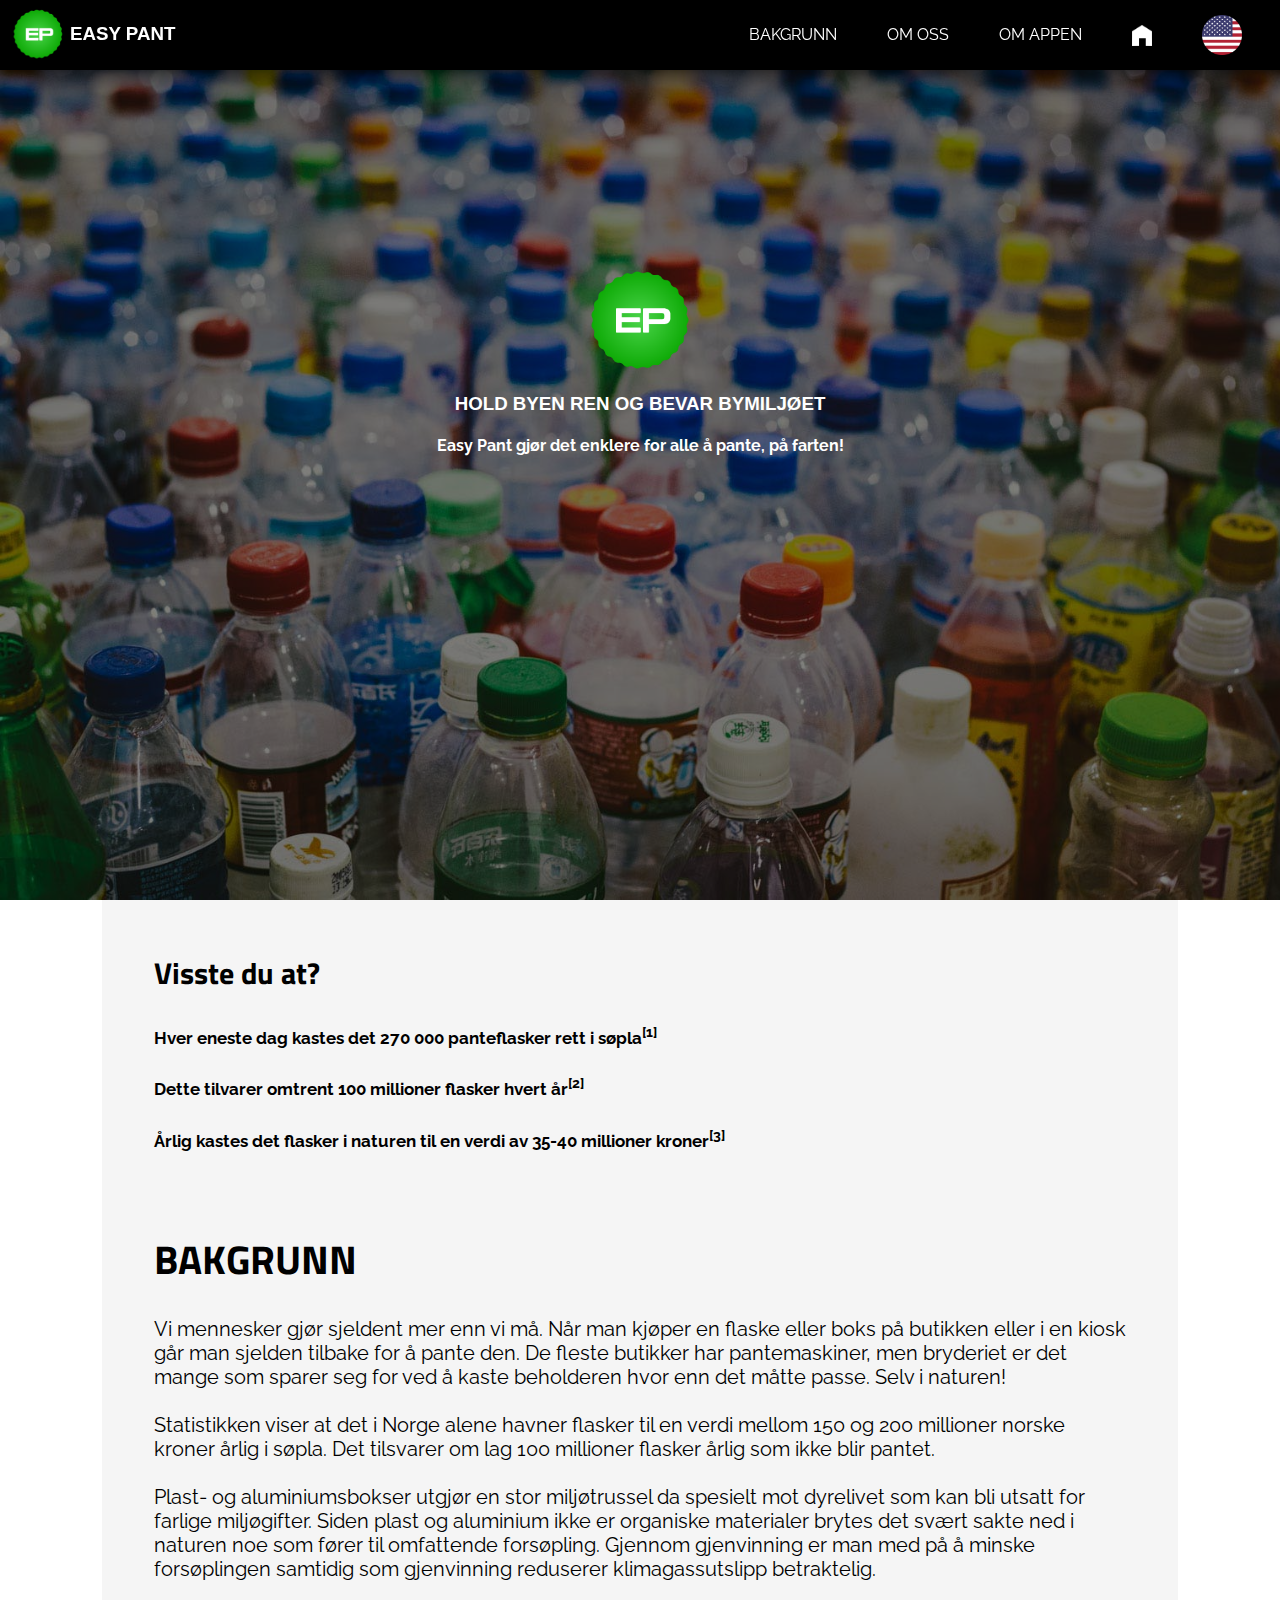
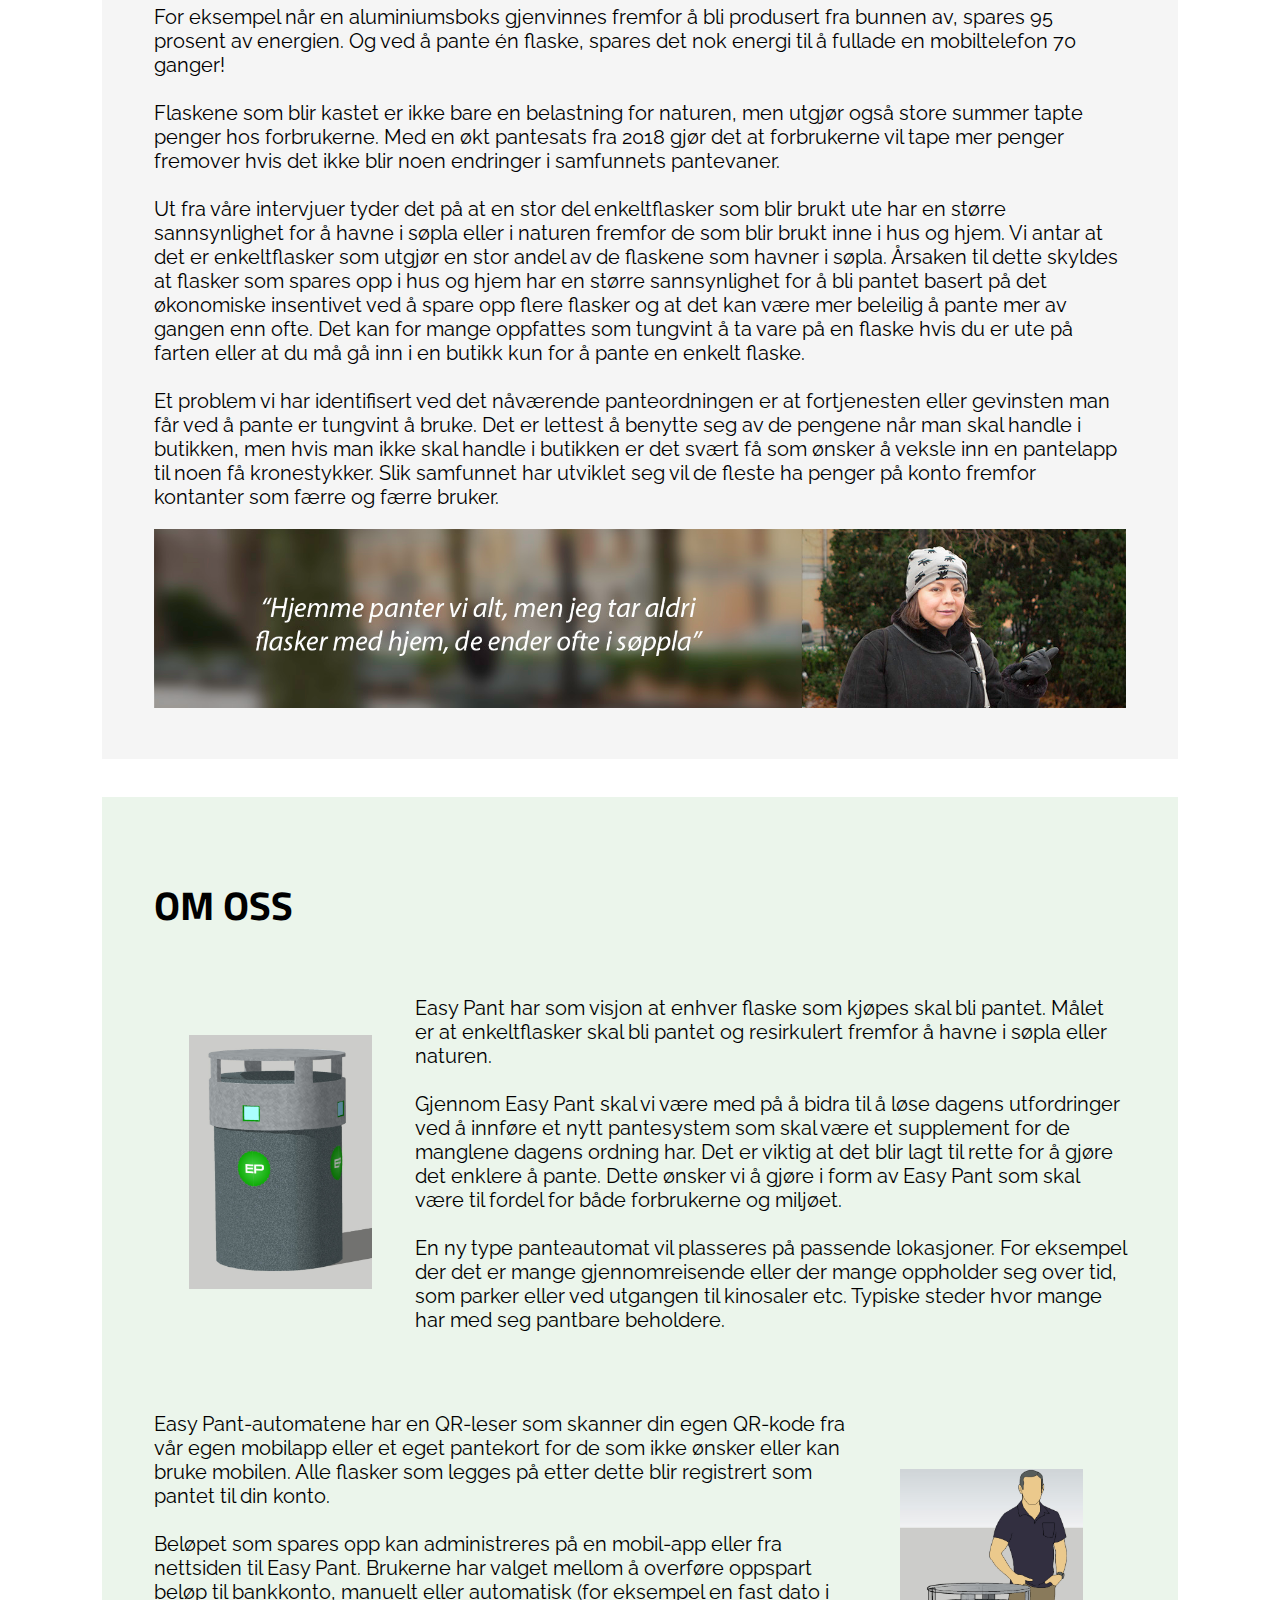
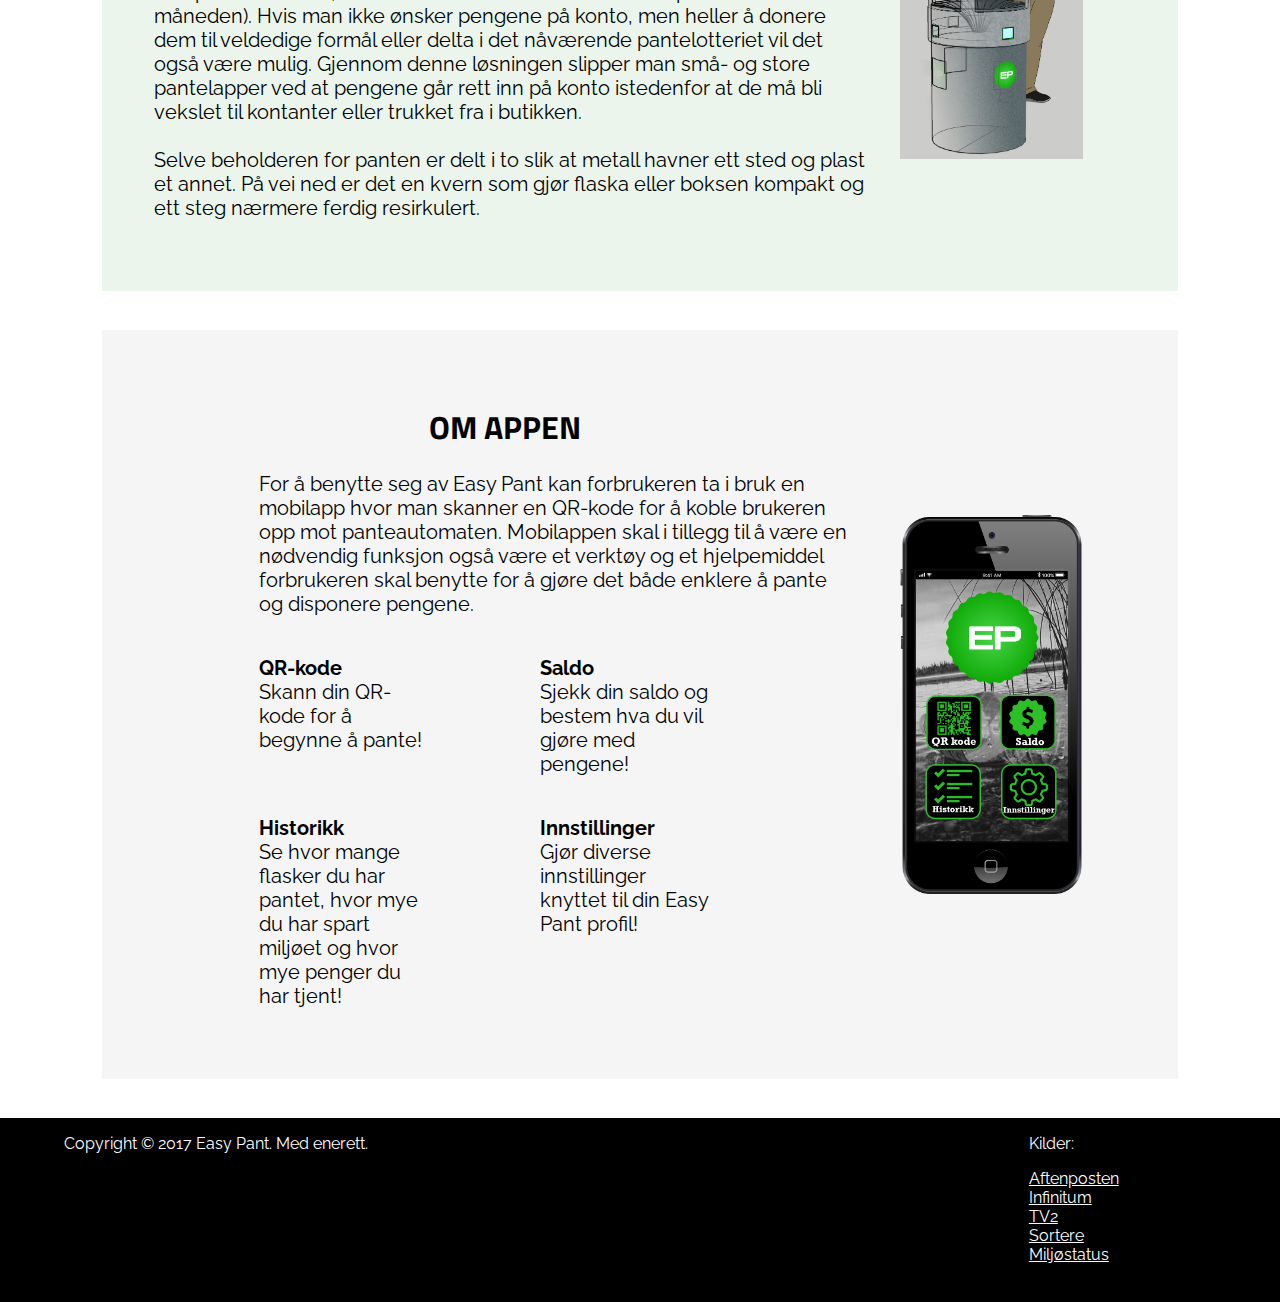
==== commit ed735f81: "småting" ====
--- a/index.html
+++ b/index.html
@@ -105,7 +105,7 @@
       Flaskene som blir kastet er ikke bare en belastning for naturen, men utgjør også store summer tapte penger hos forbrukerne.
       Med en økt pantesats fra 2018 gjør det at forbrukerne vil tape mer penger fremover hvis det ikke blir noen endringer i samfunnets pantevaner.<br><br>
 
-      Ut fra våre undersøkelser tyder det på at en stor del enkeltflasker som blir brukt ute har en større sannsynlighet for å havne i søpla eller i naturen fremfor de som blir brukt inne i hus og hjem.
+      Ut fra våre intervjuer tyder det på at en stor del enkeltflasker som blir brukt ute har en større sannsynlighet for å havne i søpla eller i naturen fremfor de som blir brukt inne i hus og hjem.
       Vi antar at det er enkeltflasker som utgjør en stor andel av de flaskene som havner i søpla.
       Årsaken til dette skyldes at flasker som spares opp i hus og hjem har en større sannsynlighet for å bli pantet basert på det økonomiske insentivet
       ved å spare opp flere flasker og at det kan være mer beleilig å pante mer av gangen enn ofte.
--- a/style.css
+++ b/style.css
@@ -284,6 +284,8 @@
 	width:50%;
 }
 
+/* MOBILE MENU */
+
 .dropbtn {
 	margin-top: ;
 	padding: 10px;
@@ -344,7 +346,7 @@
 	display: block;
 }
 
-/* MOBILE RESPONSIVENESS */
+/* MOBILE ADJUSTMENS / RESPONSIVENESS */
 
 @media only screen and (max-width: 700px) {
 
@@ -425,5 +427,5 @@
 	.app {
 		margin: 0;
 	}
-	
-}
+
+}
